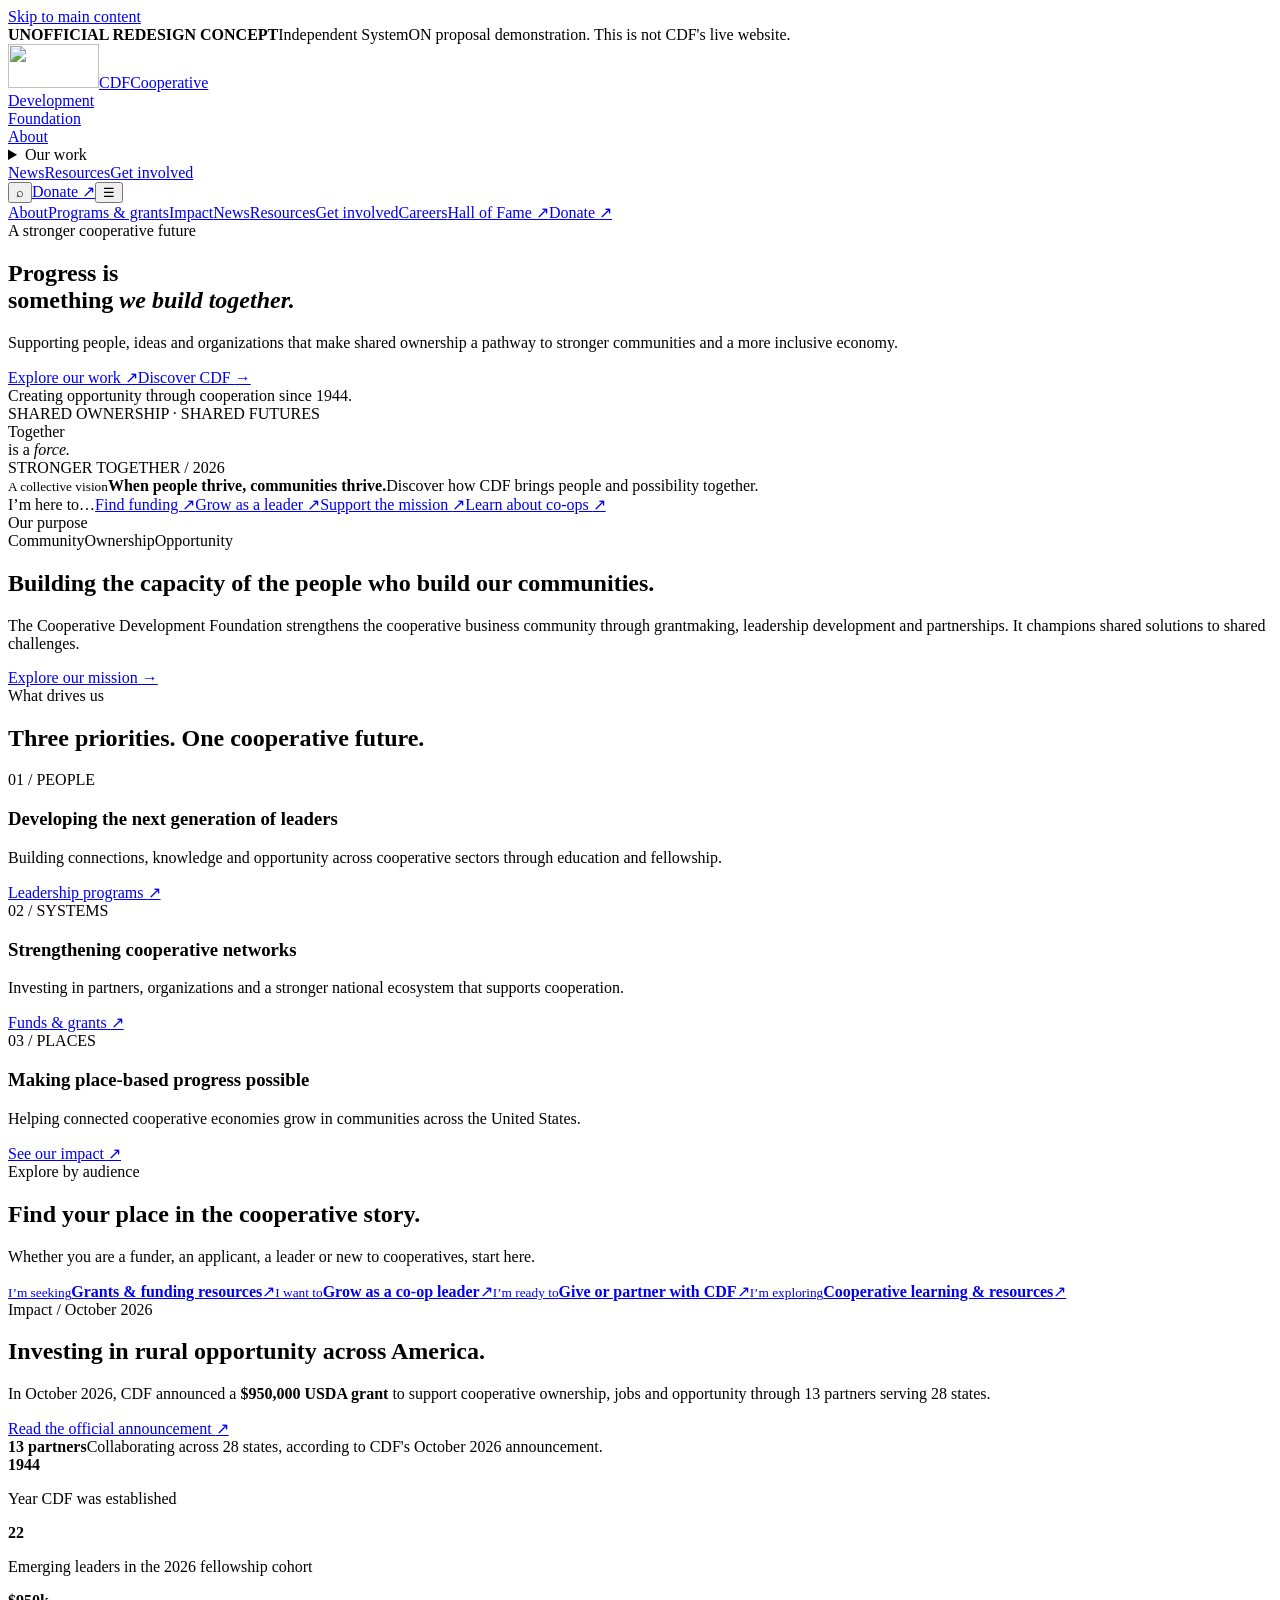
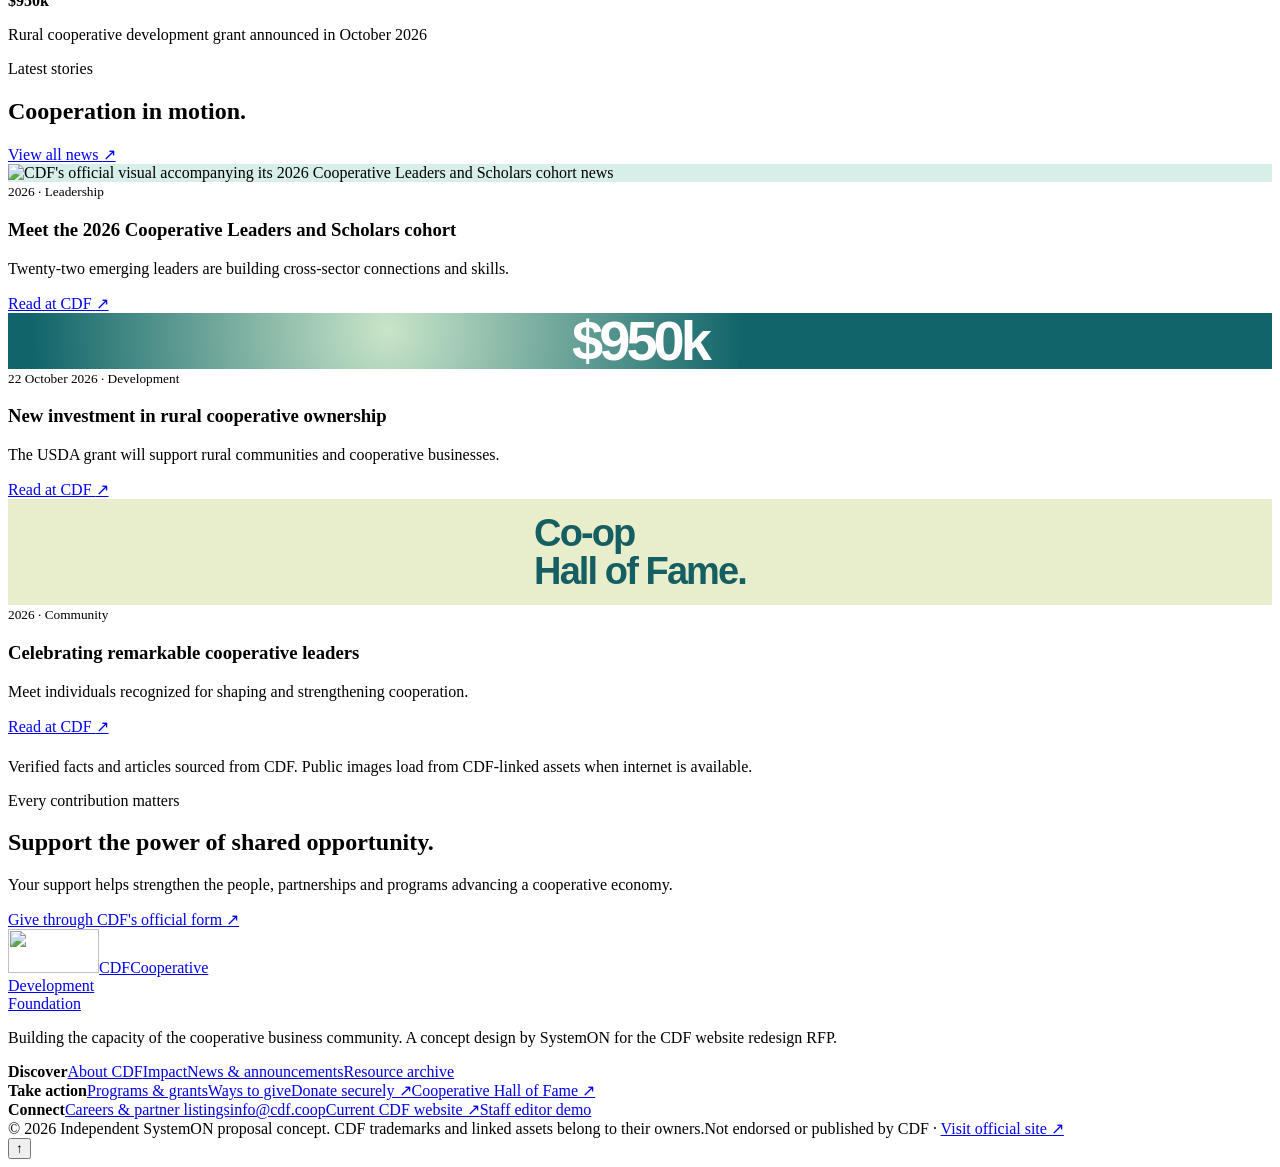
==== index.html @ da8def2f "Add index.html" ====
<!doctype html><html lang="en"><head><meta charset="utf-8"><meta name="viewport" content="width=device-width,initial-scale=1"><meta name="robots" content="noindex,nofollow"><meta name="description" content="Discover the Cooperative Development Foundation, its programs, grantmaking, impact and opportunities to support cooperative communities."><meta name="theme-color" content="#08373a"><title>Home | CDF — SystemON redesign concept</title><link rel="icon" href="assets/favicon.svg" type="image/svg+xml"><link rel="preconnect" href="https://static.wixstatic.com"><link rel="stylesheet" href="styles.css"><script type="application/ld+json">{"@context":"https://schema.org","@type":"CreativeWork","name":"Independent redesign concept for Cooperative Development Foundation","author":{"@type":"Organization","name":"SystemON"},"isBasedOn":"https://www.cdf.coop/","about":"Cooperative Development Foundation","dateCreated":"2026-11-23"}</script></head><body><a class="skip" href="#main">Skip to main content</a><div class="concept-strip"><b>UNOFFICIAL REDESIGN CONCEPT</b>Independent SystemON proposal demonstration. This is not CDF's live website.</div><header class="site-header"><div class="wrap header-inner"><a class="brand" href="index.html" aria-label="CDF proposal concept homepage"><span class="brand-logo-box"><img class="official-cdf-image" alt="" src="https://static.wixstatic.com/media/98a0e1_93214012b62f4d4196f34979f65114a4~mv2.png/v1/fill/w_256,h_110,al_c,q_85,usm_0.66_1.00_0.01,enc_avif,quality_auto/CDF%20logo%202018.png" loading="eager" width="91" height="44"><span class="brand-fallback" aria-hidden="true">CDF</span></span><span class="brand-words">Cooperative<br>Development<br>Foundation</span></a><nav class="nav" aria-label="Primary navigation"><a href="about.html" >About</a><details id="workMenu"><summary aria-label="Open programs and resources menu">Our work</summary><div class="mega"><a href="programs.html"><strong>Programs & initiatives</strong><small>Leadership, housing and home care</small></a><a href="programs.html#grants"><strong>Funds & grants</strong><small>Funding and application pathways</small></a><a href="impact.html"><strong>Impact and stories</strong><small>Real outcomes and community progress</small></a><a href="https://www.heroes.coop/" target="_blank" rel="noopener noreferrer"><strong>Cooperative Hall of Fame ↗</strong><small>Existing Heroes website</small></a></div></details><a href="news.html" >News</a><a href="resources.html" >Resources</a><a href="get-involved.html" >Get involved</a></nav><div class="header-actions"><button type="button" id="searchOpen" class="icon-button" title="Search website" aria-label="Search website">⌕</button><a href="https://wl.donorperfect.net/weblink/weblink.aspx?id=189&name=E332248" class="button button-dark" target="_blank" rel="noopener noreferrer">Donate <span aria-hidden="true">↗</span></a><button type="button" data-menu class="icon-button menu-toggle" aria-expanded="false" aria-controls="mobileNav" aria-label="Open navigation">☰</button></div></div><nav class="mobile-nav" id="mobileNav" aria-label="Mobile navigation"><a href="about.html" >About</a><a href="programs.html" >Programs & grants</a><a href="impact.html" >Impact</a><a href="news.html" >News</a><a href="resources.html" >Resources</a><a href="get-involved.html" >Get involved</a><a href="careers.html">Careers</a><a href="https://www.heroes.coop/" target="_blank" rel="noopener noreferrer">Hall of Fame ↗</a><a href="https://wl.donorperfect.net/weblink/weblink.aspx?id=189&name=E332248" target="_blank" rel="noopener noreferrer">Donate ↗</a></nav></header><main id="main"><section class="hero"><div class="wrap hero-grid"><div class="hero-copy"><span class="eyebrow ">A stronger cooperative future</span><h1>Progress is<br>something <em>we build together.</em></h1><p>Supporting people, ideas and organizations that make shared ownership a pathway to stronger communities and a more inclusive economy.</p><div class="hero-actions"><a class="button button-dark" href="programs.html">Explore our work <span aria-hidden="true">↗</span></a><a class="button button-outline" href="about.html">Discover CDF <span aria-hidden="true">→</span></a></div><div class="hero-credit"><span class="line"></span>Creating opportunity through cooperation since 1944.</div></div><div class="hero-visual" role="img" aria-label="Original abstract composition of intersecting shapes, representing shared ownership and cooperation"><span class="hero-mini">SHARED OWNERSHIP · SHARED FUTURES</span><div class="hero-bigword">Together<br>is a <em>force.</em></div><div class="orbit"></div><div class="orbit"></div><div class="orbit"></div><div class="hero-keyline">STRONGER TOGETHER / 2026</div><div class="hero-glass glass"><small>A collective vision</small><strong>When people thrive, communities thrive.</strong><span>Discover how CDF brings people and possibility together.</span></div></div></div></section>
<div class="quick-path"><div class="wrap quick-path-inner"><span class="quick-path-label">I’m here to…</span><a href="programs.html#grants">Find funding <span aria-hidden="true">↗</span></a><a href="programs.html#programs">Grow as a leader <span aria-hidden="true">↗</span></a><a href="get-involved.html">Support the mission <span aria-hidden="true">↗</span></a><a href="resources.html">Learn about co-ops <span aria-hidden="true">↗</span></a></div></div>
<section class="section section-white"><div class="wrap purpose-grid"><div><span class="eyebrow ">Our purpose</span><div><span class="pill">Community</span><span class="pill">Ownership</span><span class="pill">Opportunity</span></div></div><div class="reveal"><h2>Building the capacity of the people who build our communities.</h2><p>The Cooperative Development Foundation strengthens the cooperative business community through grantmaking, leadership development and partnerships. It champions shared solutions to shared challenges.</p><a class="text-link" href="about.html">Explore our mission <span aria-hidden="true">→</span></a></div></div></section>
<section class="section section-sage"><div class="wrap"><div class="section-heading"><div><span class="eyebrow ">What drives us</span><h2>Three priorities. One cooperative future.</h2></div></div><div class="priority-grid"><article class="priority-card reveal"><span class="priority-number">01 / PEOPLE</span><h3>Developing the next generation of leaders</h3><p>Building connections, knowledge and opportunity across cooperative sectors through education and fellowship.</p><a class="text-link" href="programs.html#programs">Leadership programs <span aria-hidden="true">↗</span></a></article><article class="priority-card reveal"><span class="priority-number">02 / SYSTEMS</span><h3>Strengthening cooperative networks</h3><p>Investing in partners, organizations and a stronger national ecosystem that supports cooperation.</p><a class="text-link" href="programs.html#grants">Funds & grants <span aria-hidden="true">↗</span></a></article><article class="priority-card reveal"><span class="priority-number">03 / PLACES</span><h3>Making place-based progress possible</h3><p>Helping connected cooperative economies grow in communities across the United States.</p><a class="text-link" href="impact.html">See our impact <span aria-hidden="true">↗</span></a></article></div></div></section>
<section class="section audience-shell"><div class="wrap"><div class="section-heading"><div><span class="eyebrow ">Explore by audience</span><h2>Find your place in the cooperative story.</h2></div><p>Whether you are a funder, an applicant, a leader or new to cooperatives, start here.</p></div><div class="audience-grid"><a href="programs.html#grants" class="audience-card"><small>I’m seeking</small><strong>Grants &amp; funding resources</strong><span class="path-arrow" aria-hidden="true">↗</span></a><a href="programs.html#programs" class="audience-card"><small>I want to</small><strong>Grow as a co-op leader</strong><span class="path-arrow" aria-hidden="true">↗</span></a><a href="get-involved.html" class="audience-card"><small>I’m ready to</small><strong>Give or partner with CDF</strong><span class="path-arrow" aria-hidden="true">↗</span></a><a href="resources.html" class="audience-card"><small>I’m exploring</small><strong>Cooperative learning &amp; resources</strong><span class="path-arrow" aria-hidden="true">↗</span></a></div></div></section>
<section class="spotlight-split"><div class="spotlight-copy"><span class="eyebrow ">Impact / October 2026</span><h2>Investing in rural opportunity across America.</h2><p>In October 2026, CDF announced a <strong>$950,000 USDA grant</strong> to support cooperative ownership, jobs and opportunity through 13 partners serving 28 states.</p><a class="text-link" href="https://www.cdf.coop/post/cooperative-development-foundation-awarded-950-000-usda-grant-to-expand-rural-co-op-ownership-jobs" target="_blank" rel="noopener noreferrer">Read the official announcement <span aria-hidden="true">↗</span></a></div><div class="spotlight-visual" aria-label="Original interlocking-ring motif inspired by cooperation"><div class="spotlight-stat glass"><strong>13 partners</strong><span>Collaborating across 28 states, according to CDF's October 2026 announcement.</span></div></div></section>
<div class="stats-strip"><div class="wrap stats-grid"><div class="stat-item"><strong>1944</strong><p>Year CDF was established</p></div><div class="stat-item"><strong>22</strong><p>Emerging leaders in the 2026 fellowship cohort</p></div><div class="stat-item"><strong>$950k</strong><p>Rural cooperative development grant announced in October 2026</p></div></div></div>
<section class="section section-white"><div class="wrap"><div class="section-heading"><div><span class="eyebrow ">Latest stories</span><h2>Cooperation in motion.</h2></div><a href="news.html" class="text-link">View all news <span aria-hidden="true">↗</span></a></div><div class="story-grid"><article class="news-card reveal"><div class="news-card-image" style="background:#d8eee8"><img loading="lazy" src="https://static.wixstatic.com/media/98a0e1_fe154e0fd7aa4b67af693e6370af73a9~mv2.png/v1/fill/w_980,h_552,al_c,q_90,usm_0.66_1.00_0.01,enc_avif,quality_auto/98a0e1_fe154e0fd7aa4b67af693e6370af73a9~mv2.png" alt="CDF's official visual accompanying its 2026 Cooperative Leaders and Scholars cohort news" width="980" height="552"></div><div class="news-card-body"><small>2026 · Leadership</small><h3>Meet the 2026 Cooperative Leaders and Scholars cohort</h3><p>Twenty-two emerging leaders are building cross-sector connections and skills.</p><a class="text-link" href="https://www.cdf.coop/post/cdf-welcomes-the-2026-cooperative-leaders-and-scholars-cohort" target="_blank" rel="noopener noreferrer">Read at CDF <span aria-hidden="true">↗</span></a></div></article><article class="news-card reveal"><div class="news-card-image" style="background:radial-gradient(circle at 30% 30%,#c9e5c9 0,transparent 40%),#11656a;display:grid;place-items:center;color:white"><span style="font:800 56px/1 Manrope,sans-serif;letter-spacing:-.07em">$950k</span></div><div class="news-card-body"><small>22 October 2026 · Development</small><h3>New investment in rural cooperative ownership</h3><p>The USDA grant will support rural communities and cooperative businesses.</p><a class="text-link" href="https://www.cdf.coop/post/cooperative-development-foundation-awarded-950-000-usda-grant-to-expand-rural-co-op-ownership-jobs" target="_blank" rel="noopener noreferrer">Read at CDF <span aria-hidden="true">↗</span></a></div></article><article class="news-card reveal"><div class="news-card-image" style="display:grid;place-items:center;background:#e8eecb"><span style="font:800 38px/1 Manrope,sans-serif;color:#155f62;letter-spacing:-.05em;padding:15px">Co-op<br>Hall of Fame.</span></div><div class="news-card-body"><small>2026 · Community</small><h3>Celebrating remarkable cooperative leaders</h3><p>Meet individuals recognized for shaping and strengthening cooperation.</p><a class="text-link" href="https://www.cdf.coop/post/announcing-the-2026-cooperative-hall-of-fame-inductees" target="_blank" rel="noopener noreferrer">Read at CDF <span aria-hidden="true">↗</span></a></div></article></div><p class="micro" style="margin-top:22px">Verified facts and articles sourced from CDF. Public images load from CDF-linked assets when internet is available.</p></div></section>
<section class="section section-cream"><div class="wrap"><div class="support-panel"><div><span class="eyebrow eyebrow-light">Every contribution matters</span><h2>Support the power of shared opportunity.</h2><p>Your support helps strengthen the people, partnerships and programs advancing a cooperative economy.</p></div><a class="button button-light" href="https://wl.donorperfect.net/weblink/weblink.aspx?id=189&name=E332248" target="_blank" rel="noopener noreferrer">Give through CDF's official form <span aria-hidden="true">↗</span></a></div></div></section></main><footer class="site-footer"><div class="wrap"><div class="footer-grid"><div><a class="brand" href="index.html" aria-label="CDF proposal concept homepage"><span class="brand-logo-box"><img class="official-cdf-image" alt="" src="https://static.wixstatic.com/media/98a0e1_93214012b62f4d4196f34979f65114a4~mv2.png/v1/fill/w_256,h_110,al_c,q_85,usm_0.66_1.00_0.01,enc_avif,quality_auto/CDF%20logo%202018.png" loading="eager" width="91" height="44"><span class="brand-fallback" aria-hidden="true">CDF</span></span><span class="brand-words">Cooperative<br>Development<br>Foundation</span></a><p>Building the capacity of the cooperative business community. A concept design by SystemON for the CDF website redesign RFP.</p></div><div class="footer-col"><strong>Discover</strong><a href="about.html">About CDF</a><a href="impact.html">Impact</a><a href="news.html">News & announcements</a><a href="resources.html">Resource archive</a></div><div class="footer-col"><strong>Take action</strong><a href="programs.html">Programs & grants</a><a href="get-involved.html">Ways to give</a><a href="https://wl.donorperfect.net/weblink/weblink.aspx?id=189&name=E332248" target="_blank" rel="noopener noreferrer">Donate securely ↗</a><a href="https://www.heroes.coop/" target="_blank" rel="noopener noreferrer">Cooperative Hall of Fame ↗</a></div><div class="footer-col"><strong>Connect</strong><a href="careers.html">Careers & partner listings</a><a href="mailto:info@cdf.coop">info@cdf.coop</a><a href="https://www.cdf.coop/" target="_blank" rel="noopener noreferrer">Current CDF website ↗</a><a href="editor-demo.html">Staff editor demo</a></div></div><div class="footer-bottom"><span>© 2026 Independent SystemON proposal concept. CDF trademarks and linked assets belong to their owners.</span><span>Not endorsed or published by CDF · <a href="https://www.cdf.coop/" target="_blank" rel="noopener noreferrer">Visit official site ↗</a></span></div></div></footer><dialog id="searchDialog" class="search-dialog" aria-labelledby="searchTitle"><div class="search-shell"><div class="search-top"><h2 id="searchTitle">Search this concept</h2><button type="button" id="searchClose" class="icon-button" aria-label="Close search">×</button></div><label class="micro" for="siteSearch">Find pages, programs, funds, and resources</label><input type="search" id="siteSearch" class="search-box" placeholder="Try 'education', 'grant', 'donate'..."><ul class="search-results" id="searchResults"></ul><div class="search-summary" id="searchSummary" aria-live="polite"></div></div></dialog><button class="back-top" id="backTop" aria-label="Back to top">↑</button><script src="app.js" defer></script></body></html>
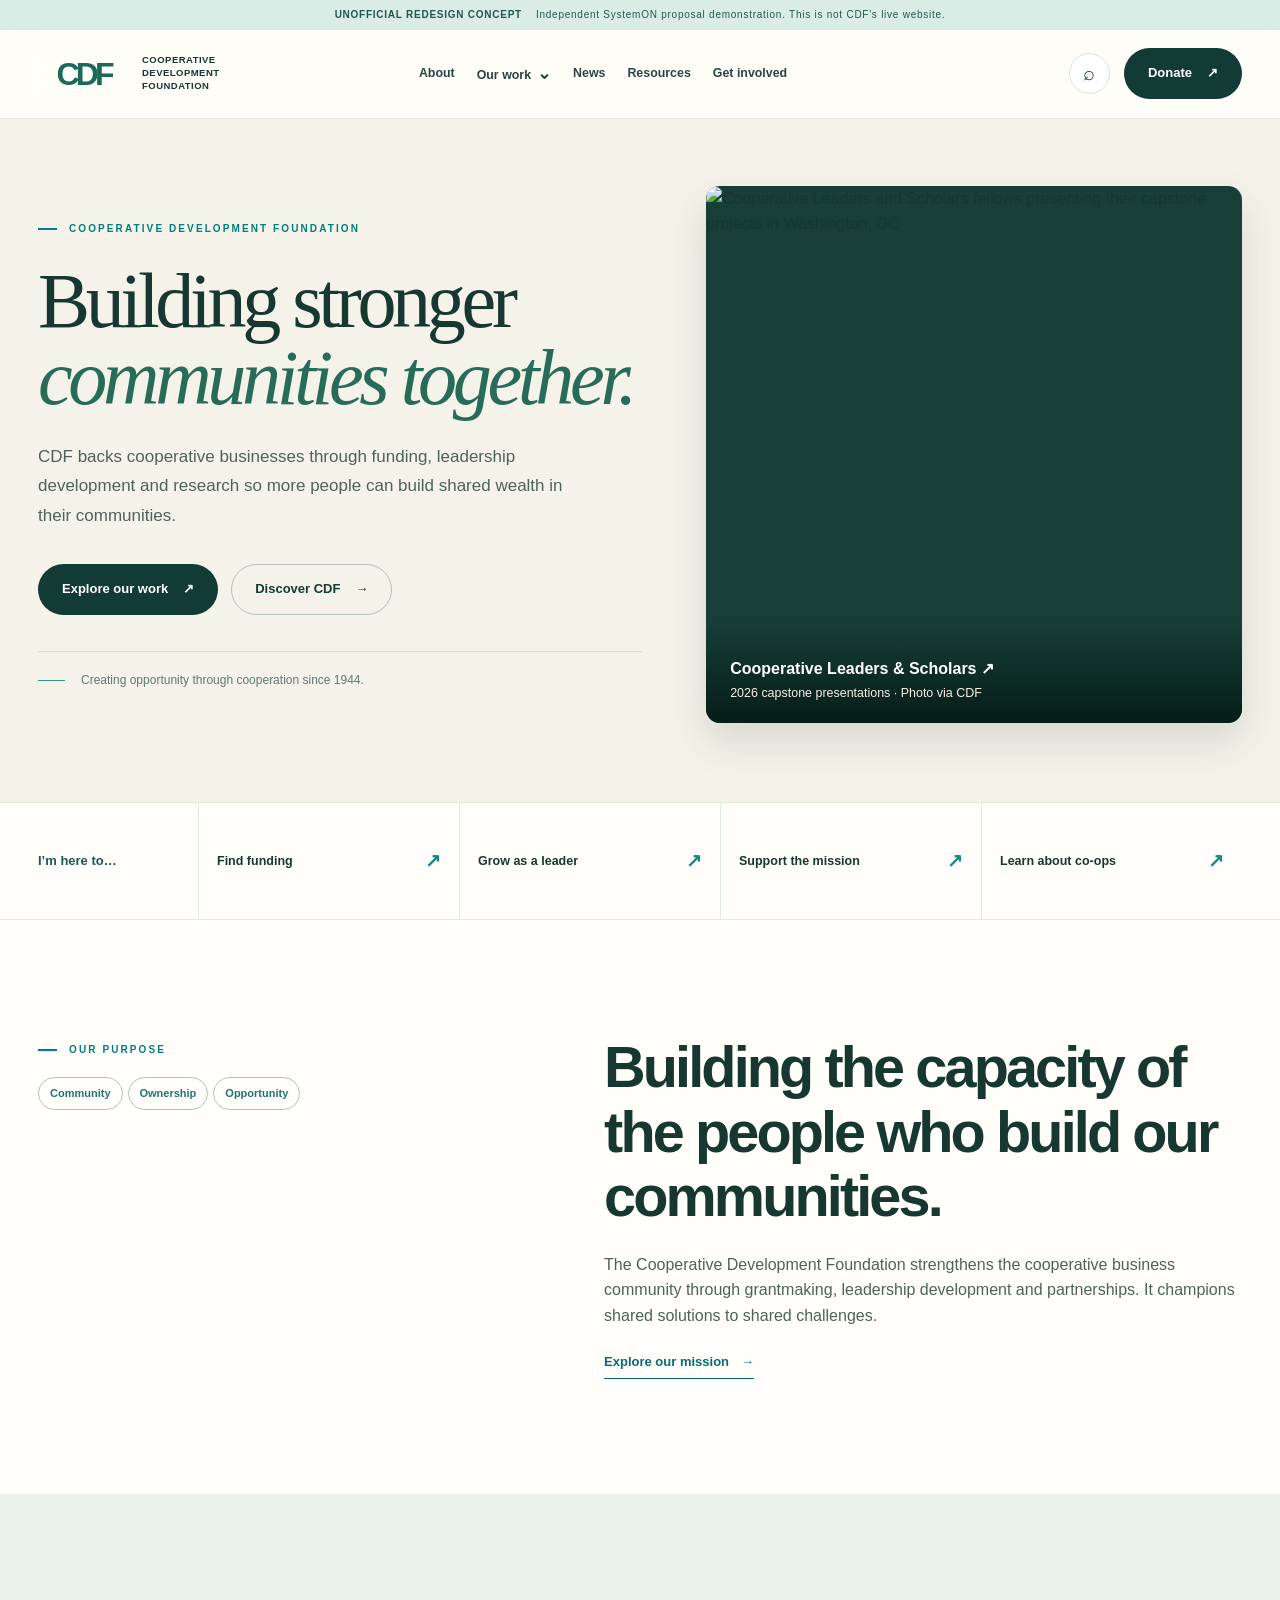
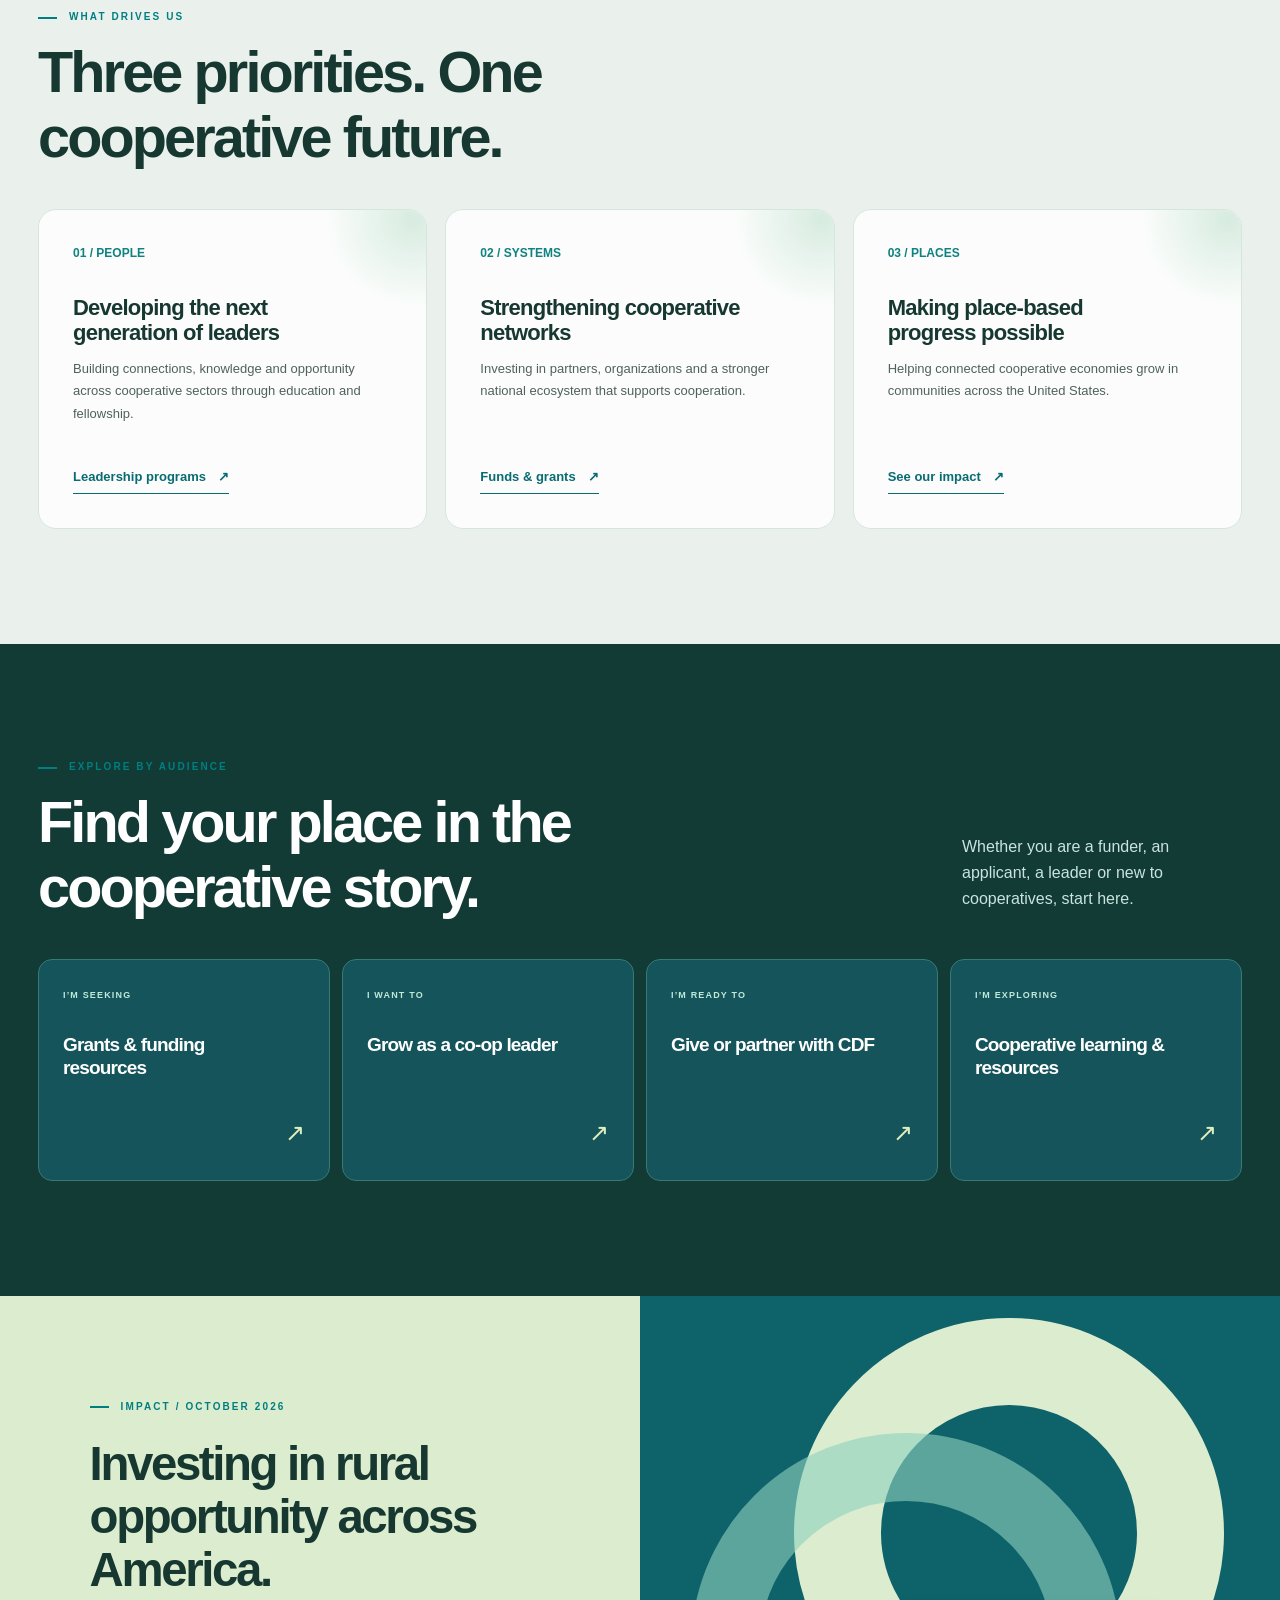
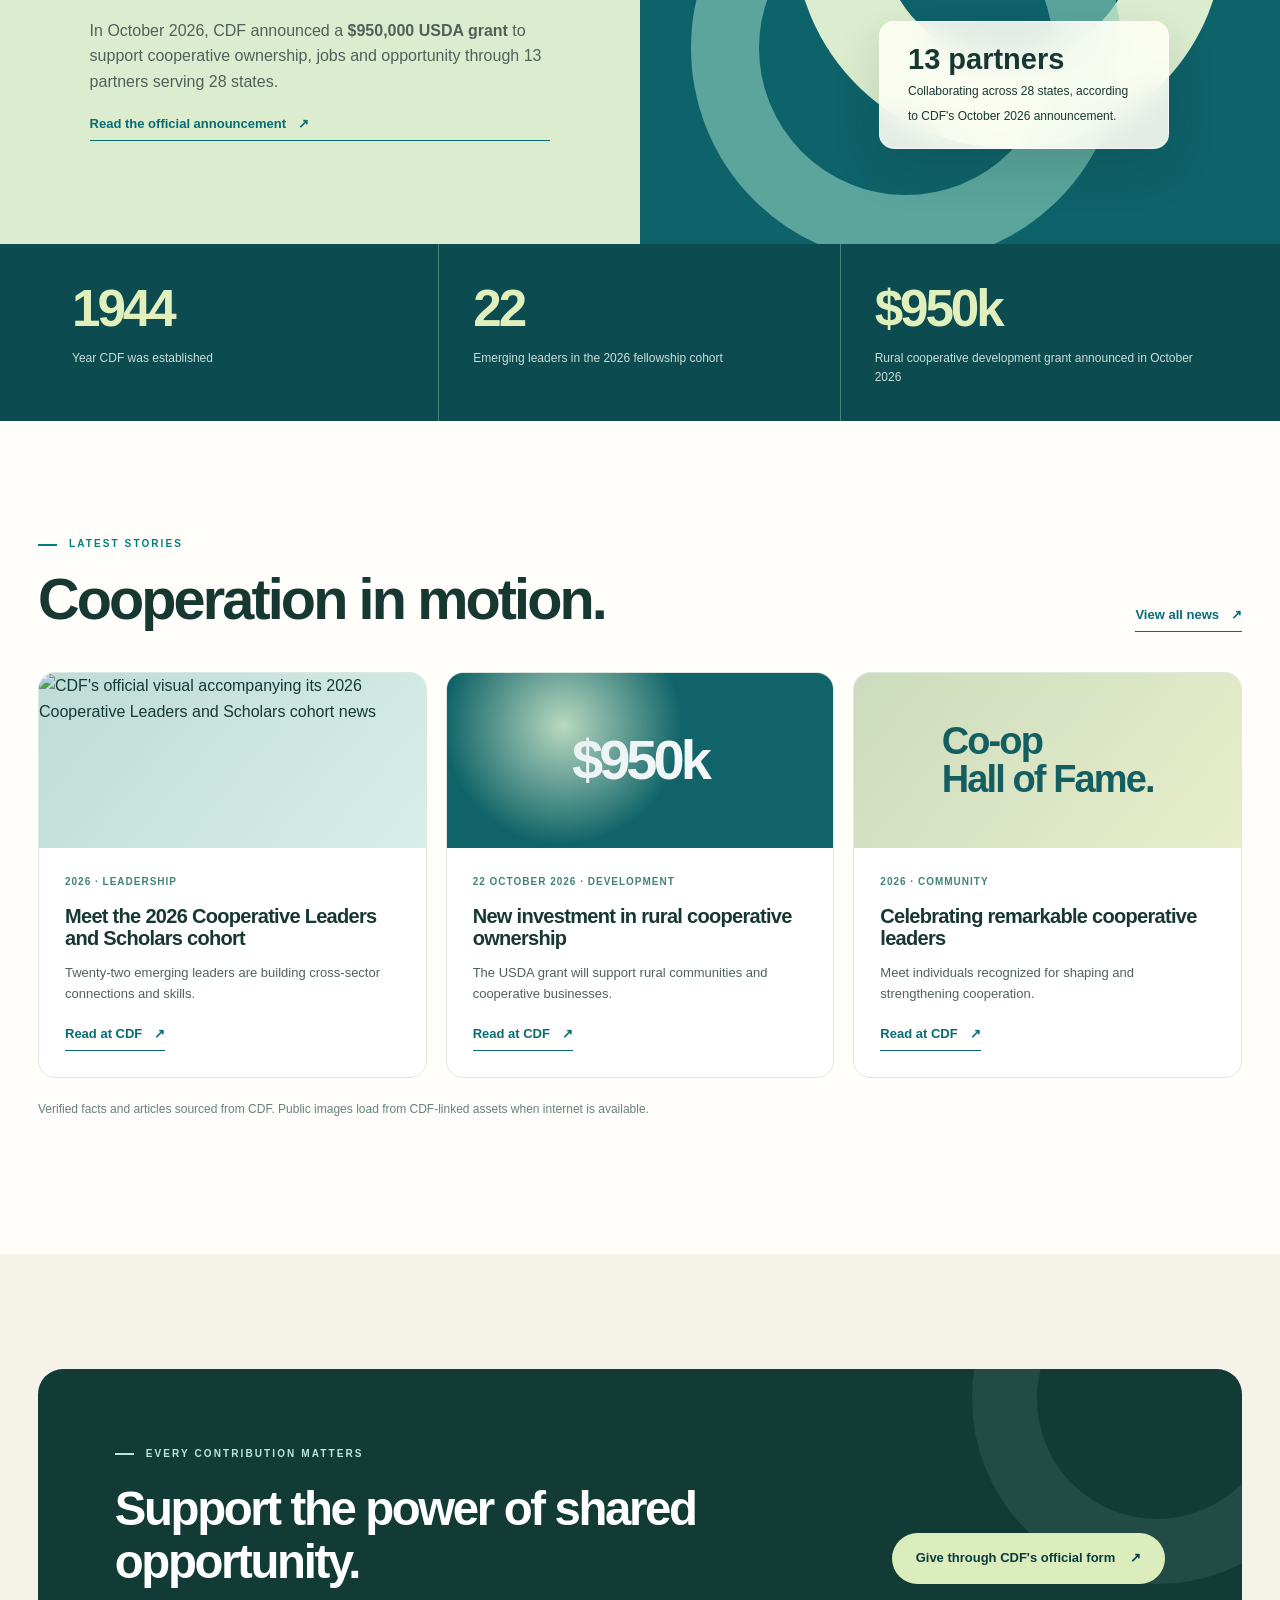
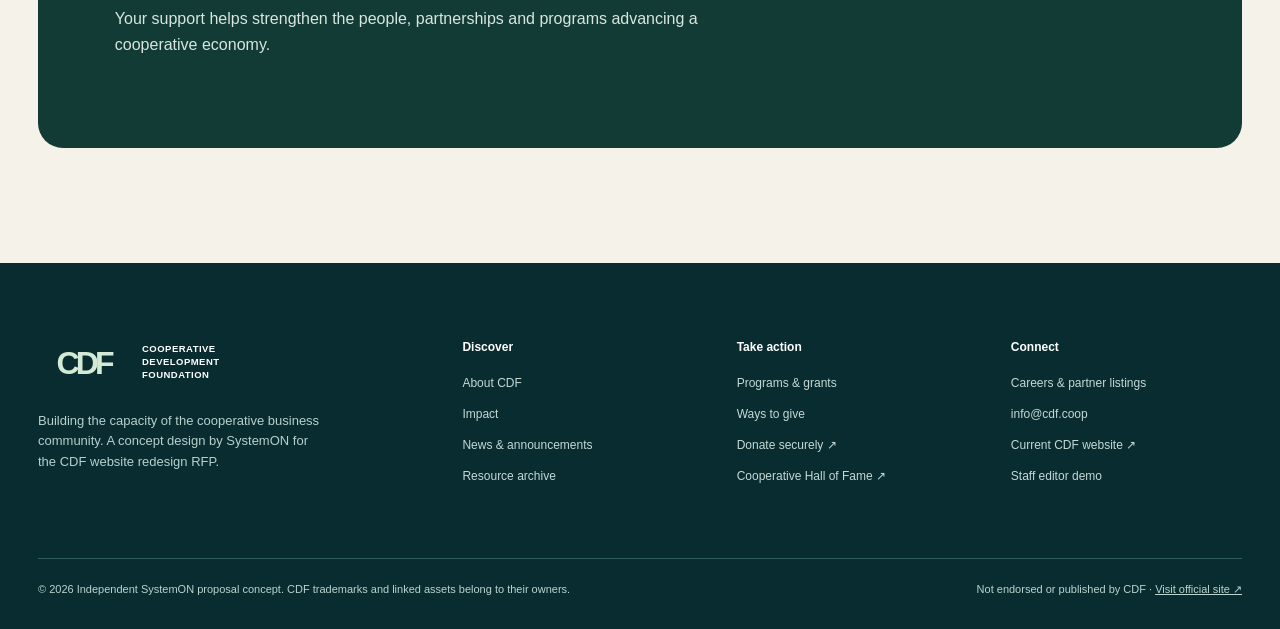
==== commit 6e203a22: "Refine CDF preview index.html" ====
--- a/index.html
+++ b/index.html
@@ -1,4 +1,4 @@
-<!doctype html><html lang="en"><head><meta charset="utf-8"><meta name="viewport" content="width=device-width,initial-scale=1"><meta name="robots" content="noindex,nofollow"><meta name="description" content="Discover the Cooperative Development Foundation, its programs, grantmaking, impact and opportunities to support cooperative communities."><meta name="theme-color" content="#08373a"><title>Home | CDF — SystemON redesign concept</title><link rel="icon" href="assets/favicon.svg" type="image/svg+xml"><link rel="preconnect" href="https://static.wixstatic.com"><link rel="stylesheet" href="styles.css"><script type="application/ld+json">{"@context":"https://schema.org","@type":"CreativeWork","name":"Independent redesign concept for Cooperative Development Foundation","author":{"@type":"Organization","name":"SystemON"},"isBasedOn":"https://www.cdf.coop/","about":"Cooperative Development Foundation","dateCreated":"2026-11-23"}</script></head><body><a class="skip" href="#main">Skip to main content</a><div class="concept-strip"><b>UNOFFICIAL REDESIGN CONCEPT</b>Independent SystemON proposal demonstration. This is not CDF's live website.</div><header class="site-header"><div class="wrap header-inner"><a class="brand" href="index.html" aria-label="CDF proposal concept homepage"><span class="brand-logo-box"><img class="official-cdf-image" alt="" src="https://static.wixstatic.com/media/98a0e1_93214012b62f4d4196f34979f65114a4~mv2.png/v1/fill/w_256,h_110,al_c,q_85,usm_0.66_1.00_0.01,enc_avif,quality_auto/CDF%20logo%202018.png" loading="eager" width="91" height="44"><span class="brand-fallback" aria-hidden="true">CDF</span></span><span class="brand-words">Cooperative<br>Development<br>Foundation</span></a><nav class="nav" aria-label="Primary navigation"><a href="about.html" >About</a><details id="workMenu"><summary aria-label="Open programs and resources menu">Our work</summary><div class="mega"><a href="programs.html"><strong>Programs & initiatives</strong><small>Leadership, housing and home care</small></a><a href="programs.html#grants"><strong>Funds & grants</strong><small>Funding and application pathways</small></a><a href="impact.html"><strong>Impact and stories</strong><small>Real outcomes and community progress</small></a><a href="https://www.heroes.coop/" target="_blank" rel="noopener noreferrer"><strong>Cooperative Hall of Fame ↗</strong><small>Existing Heroes website</small></a></div></details><a href="news.html" >News</a><a href="resources.html" >Resources</a><a href="get-involved.html" >Get involved</a></nav><div class="header-actions"><button type="button" id="searchOpen" class="icon-button" title="Search website" aria-label="Search website">⌕</button><a href="https://wl.donorperfect.net/weblink/weblink.aspx?id=189&name=E332248" class="button button-dark" target="_blank" rel="noopener noreferrer">Donate <span aria-hidden="true">↗</span></a><button type="button" data-menu class="icon-button menu-toggle" aria-expanded="false" aria-controls="mobileNav" aria-label="Open navigation">☰</button></div></div><nav class="mobile-nav" id="mobileNav" aria-label="Mobile navigation"><a href="about.html" >About</a><a href="programs.html" >Programs & grants</a><a href="impact.html" >Impact</a><a href="news.html" >News</a><a href="resources.html" >Resources</a><a href="get-involved.html" >Get involved</a><a href="careers.html">Careers</a><a href="https://www.heroes.coop/" target="_blank" rel="noopener noreferrer">Hall of Fame ↗</a><a href="https://wl.donorperfect.net/weblink/weblink.aspx?id=189&name=E332248" target="_blank" rel="noopener noreferrer">Donate ↗</a></nav></header><main id="main"><section class="hero"><div class="wrap hero-grid"><div class="hero-copy"><span class="eyebrow ">A stronger cooperative future</span><h1>Progress is<br>something <em>we build together.</em></h1><p>Supporting people, ideas and organizations that make shared ownership a pathway to stronger communities and a more inclusive economy.</p><div class="hero-actions"><a class="button button-dark" href="programs.html">Explore our work <span aria-hidden="true">↗</span></a><a class="button button-outline" href="about.html">Discover CDF <span aria-hidden="true">→</span></a></div><div class="hero-credit"><span class="line"></span>Creating opportunity through cooperation since 1944.</div></div><div class="hero-visual" role="img" aria-label="Original abstract composition of intersecting shapes, representing shared ownership and cooperation"><span class="hero-mini">SHARED OWNERSHIP · SHARED FUTURES</span><div class="hero-bigword">Together<br>is a <em>force.</em></div><div class="orbit"></div><div class="orbit"></div><div class="orbit"></div><div class="hero-keyline">STRONGER TOGETHER / 2026</div><div class="hero-glass glass"><small>A collective vision</small><strong>When people thrive, communities thrive.</strong><span>Discover how CDF brings people and possibility together.</span></div></div></div></section>
+<!doctype html><html lang="en"><head><meta charset="utf-8"><meta name="viewport" content="width=device-width,initial-scale=1"><meta name="robots" content="noindex,nofollow"><meta name="description" content="Discover the Cooperative Development Foundation, its programs, grantmaking, impact and opportunities to support cooperative communities."><meta name="theme-color" content="#08373a"><title>Home | CDF — SystemON redesign concept</title><link rel="icon" href="assets/favicon.svg" type="image/svg+xml"><link rel="preconnect" href="https://static.wixstatic.com"><link rel="stylesheet" href="styles.css?v=4"><script type="application/ld+json">{"@context":"https://schema.org","@type":"CreativeWork","name":"Independent redesign concept for Cooperative Development Foundation","author":{"@type":"Organization","name":"SystemON"},"isBasedOn":"https://www.cdf.coop/","about":"Cooperative Development Foundation","dateCreated":"2026-11-23"}</script></head><body><a class="skip" href="#main">Skip to main content</a><div class="concept-strip"><b>UNOFFICIAL REDESIGN CONCEPT</b>Independent SystemON proposal demonstration. This is not CDF's live website.</div><header class="site-header"><div class="wrap header-inner"><a class="brand" href="index.html" aria-label="CDF proposal concept homepage"><span class="brand-logo-box"><img class="official-cdf-image" alt="" src="https://static.wixstatic.com/media/98a0e1_93214012b62f4d4196f34979f65114a4~mv2.png/v1/fill/w_256,h_110,al_c,q_85,usm_0.66_1.00_0.01,enc_avif,quality_auto/CDF%20logo%202018.png" loading="eager" width="91" height="44"><span class="brand-fallback" aria-hidden="true">CDF</span></span><span class="brand-words">Cooperative<br>Development<br>Foundation</span></a><nav class="nav" aria-label="Primary navigation"><a href="about.html" >About</a><details id="workMenu"><summary aria-label="Open programs and resources menu">Our work</summary><div class="mega"><a href="programs.html"><strong>Programs & initiatives</strong><small>Leadership, housing and home care</small></a><a href="programs.html#grants"><strong>Funds & grants</strong><small>Funding and application pathways</small></a><a href="impact.html"><strong>Impact and stories</strong><small>Real outcomes and community progress</small></a><a href="https://www.heroes.coop/" target="_blank" rel="noopener noreferrer"><strong>Cooperative Hall of Fame ↗</strong><small>Existing Heroes website</small></a></div></details><a href="news.html" >News</a><a href="resources.html" >Resources</a><a href="get-involved.html" >Get involved</a></nav><div class="header-actions"><button type="button" id="searchOpen" class="icon-button" title="Search website" aria-label="Search website">⌕</button><a href="https://wl.donorperfect.net/weblink/weblink.aspx?id=189&name=E332248" class="button button-dark" target="_blank" rel="noopener noreferrer">Donate <span aria-hidden="true">↗</span></a><button type="button" data-menu class="icon-button menu-toggle" aria-expanded="false" aria-controls="mobileNav" aria-label="Open navigation">☰</button></div></div><nav class="mobile-nav" id="mobileNav" aria-label="Mobile navigation"><a href="about.html" >About</a><a href="programs.html" >Programs & grants</a><a href="impact.html" >Impact</a><a href="news.html" >News</a><a href="resources.html" >Resources</a><a href="get-involved.html" >Get involved</a><a href="careers.html">Careers</a><a href="https://www.heroes.coop/" target="_blank" rel="noopener noreferrer">Hall of Fame ↗</a><a href="https://wl.donorperfect.net/weblink/weblink.aspx?id=189&name=E332248" target="_blank" rel="noopener noreferrer">Donate ↗</a></nav></header><main id="main"><section class="hero"><div class="wrap hero-grid"><div class="hero-copy"><span class="eyebrow">Cooperative Development Foundation</span><h1>Building stronger <em>communities together.</em></h1><p>CDF backs cooperative businesses through funding, leadership development and research so more people can build shared wealth in their communities.</p><div class="hero-actions"><a class="button button-dark" href="programs.html">Explore our work <span aria-hidden="true">↗</span></a><a class="button button-outline" href="about.html">Discover CDF <span aria-hidden="true">→</span></a></div><div class="hero-credit"><span class="line"></span>Creating opportunity through cooperation since 1944.</div></div><figure class="hero-visual hero-photo"><img src="https://static.wixstatic.com/media/98a0e1_9bda3d128e584cf5973a6a1a24b23680~mv2.jpeg/v1/fill/w_1050,h_880,al_c,q_85/cdf-fellows.jpeg" width="1050" height="880" alt="Cooperative Leaders and Scholars fellows presenting their capstone projects in Washington, DC" fetchpriority="high"><figcaption><a href="https://www.cdf.coop/post/building-the-cooperative-economy-insights-from-the-next-generation-of-leaders">Cooperative Leaders &amp; Scholars <span aria-hidden="true">↗</span></a><span>2026 capstone presentations · Photo via CDF</span></figcaption></figure></div></section>
 <div class="quick-path"><div class="wrap quick-path-inner"><span class="quick-path-label">I’m here to…</span><a href="programs.html#grants">Find funding <span aria-hidden="true">↗</span></a><a href="programs.html#programs">Grow as a leader <span aria-hidden="true">↗</span></a><a href="get-involved.html">Support the mission <span aria-hidden="true">↗</span></a><a href="resources.html">Learn about co-ops <span aria-hidden="true">↗</span></a></div></div>
 <section class="section section-white"><div class="wrap purpose-grid"><div><span class="eyebrow ">Our purpose</span><div><span class="pill">Community</span><span class="pill">Ownership</span><span class="pill">Opportunity</span></div></div><div class="reveal"><h2>Building the capacity of the people who build our communities.</h2><p>The Cooperative Development Foundation strengthens the cooperative business community through grantmaking, leadership development and partnerships. It champions shared solutions to shared challenges.</p><a class="text-link" href="about.html">Explore our mission <span aria-hidden="true">→</span></a></div></div></section>
 <section class="section section-sage"><div class="wrap"><div class="section-heading"><div><span class="eyebrow ">What drives us</span><h2>Three priorities. One cooperative future.</h2></div></div><div class="priority-grid"><article class="priority-card reveal"><span class="priority-number">01 / PEOPLE</span><h3>Developing the next generation of leaders</h3><p>Building connections, knowledge and opportunity across cooperative sectors through education and fellowship.</p><a class="text-link" href="programs.html#programs">Leadership programs <span aria-hidden="true">↗</span></a></article><article class="priority-card reveal"><span class="priority-number">02 / SYSTEMS</span><h3>Strengthening cooperative networks</h3><p>Investing in partners, organizations and a stronger national ecosystem that supports cooperation.</p><a class="text-link" href="programs.html#grants">Funds & grants <span aria-hidden="true">↗</span></a></article><article class="priority-card reveal"><span class="priority-number">03 / PLACES</span><h3>Making place-based progress possible</h3><p>Helping connected cooperative economies grow in communities across the United States.</p><a class="text-link" href="impact.html">See our impact <span aria-hidden="true">↗</span></a></article></div></div></section>
@@ -6,4 +6,4 @@
 <section class="spotlight-split"><div class="spotlight-copy"><span class="eyebrow ">Impact / October 2026</span><h2>Investing in rural opportunity across America.</h2><p>In October 2026, CDF announced a <strong>$950,000 USDA grant</strong> to support cooperative ownership, jobs and opportunity through 13 partners serving 28 states.</p><a class="text-link" href="https://www.cdf.coop/post/cooperative-development-foundation-awarded-950-000-usda-grant-to-expand-rural-co-op-ownership-jobs" target="_blank" rel="noopener noreferrer">Read the official announcement <span aria-hidden="true">↗</span></a></div><div class="spotlight-visual" aria-label="Original interlocking-ring motif inspired by cooperation"><div class="spotlight-stat glass"><strong>13 partners</strong><span>Collaborating across 28 states, according to CDF's October 2026 announcement.</span></div></div></section>
 <div class="stats-strip"><div class="wrap stats-grid"><div class="stat-item"><strong>1944</strong><p>Year CDF was established</p></div><div class="stat-item"><strong>22</strong><p>Emerging leaders in the 2026 fellowship cohort</p></div><div class="stat-item"><strong>$950k</strong><p>Rural cooperative development grant announced in October 2026</p></div></div></div>
 <section class="section section-white"><div class="wrap"><div class="section-heading"><div><span class="eyebrow ">Latest stories</span><h2>Cooperation in motion.</h2></div><a href="news.html" class="text-link">View all news <span aria-hidden="true">↗</span></a></div><div class="story-grid"><article class="news-card reveal"><div class="news-card-image" style="background:#d8eee8"><img loading="lazy" src="https://static.wixstatic.com/media/98a0e1_fe154e0fd7aa4b67af693e6370af73a9~mv2.png/v1/fill/w_980,h_552,al_c,q_90,usm_0.66_1.00_0.01,enc_avif,quality_auto/98a0e1_fe154e0fd7aa4b67af693e6370af73a9~mv2.png" alt="CDF's official visual accompanying its 2026 Cooperative Leaders and Scholars cohort news" width="980" height="552"></div><div class="news-card-body"><small>2026 · Leadership</small><h3>Meet the 2026 Cooperative Leaders and Scholars cohort</h3><p>Twenty-two emerging leaders are building cross-sector connections and skills.</p><a class="text-link" href="https://www.cdf.coop/post/cdf-welcomes-the-2026-cooperative-leaders-and-scholars-cohort" target="_blank" rel="noopener noreferrer">Read at CDF <span aria-hidden="true">↗</span></a></div></article><article class="news-card reveal"><div class="news-card-image" style="background:radial-gradient(circle at 30% 30%,#c9e5c9 0,transparent 40%),#11656a;display:grid;place-items:center;color:white"><span style="font:800 56px/1 Manrope,sans-serif;letter-spacing:-.07em">$950k</span></div><div class="news-card-body"><small>22 October 2026 · Development</small><h3>New investment in rural cooperative ownership</h3><p>The USDA grant will support rural communities and cooperative businesses.</p><a class="text-link" href="https://www.cdf.coop/post/cooperative-development-foundation-awarded-950-000-usda-grant-to-expand-rural-co-op-ownership-jobs" target="_blank" rel="noopener noreferrer">Read at CDF <span aria-hidden="true">↗</span></a></div></article><article class="news-card reveal"><div class="news-card-image" style="display:grid;place-items:center;background:#e8eecb"><span style="font:800 38px/1 Manrope,sans-serif;color:#155f62;letter-spacing:-.05em;padding:15px">Co-op<br>Hall of Fame.</span></div><div class="news-card-body"><small>2026 · Community</small><h3>Celebrating remarkable cooperative leaders</h3><p>Meet individuals recognized for shaping and strengthening cooperation.</p><a class="text-link" href="https://www.cdf.coop/post/announcing-the-2026-cooperative-hall-of-fame-inductees" target="_blank" rel="noopener noreferrer">Read at CDF <span aria-hidden="true">↗</span></a></div></article></div><p class="micro" style="margin-top:22px">Verified facts and articles sourced from CDF. Public images load from CDF-linked assets when internet is available.</p></div></section>
-<section class="section section-cream"><div class="wrap"><div class="support-panel"><div><span class="eyebrow eyebrow-light">Every contribution matters</span><h2>Support the power of shared opportunity.</h2><p>Your support helps strengthen the people, partnerships and programs advancing a cooperative economy.</p></div><a class="button button-light" href="https://wl.donorperfect.net/weblink/weblink.aspx?id=189&name=E332248" target="_blank" rel="noopener noreferrer">Give through CDF's official form <span aria-hidden="true">↗</span></a></div></div></section></main><footer class="site-footer"><div class="wrap"><div class="footer-grid"><div><a class="brand" href="index.html" aria-label="CDF proposal concept homepage"><span class="brand-logo-box"><img class="official-cdf-image" alt="" src="https://static.wixstatic.com/media/98a0e1_93214012b62f4d4196f34979f65114a4~mv2.png/v1/fill/w_256,h_110,al_c,q_85,usm_0.66_1.00_0.01,enc_avif,quality_auto/CDF%20logo%202018.png" loading="eager" width="91" height="44"><span class="brand-fallback" aria-hidden="true">CDF</span></span><span class="brand-words">Cooperative<br>Development<br>Foundation</span></a><p>Building the capacity of the cooperative business community. A concept design by SystemON for the CDF website redesign RFP.</p></div><div class="footer-col"><strong>Discover</strong><a href="about.html">About CDF</a><a href="impact.html">Impact</a><a href="news.html">News & announcements</a><a href="resources.html">Resource archive</a></div><div class="footer-col"><strong>Take action</strong><a href="programs.html">Programs & grants</a><a href="get-involved.html">Ways to give</a><a href="https://wl.donorperfect.net/weblink/weblink.aspx?id=189&name=E332248" target="_blank" rel="noopener noreferrer">Donate securely ↗</a><a href="https://www.heroes.coop/" target="_blank" rel="noopener noreferrer">Cooperative Hall of Fame ↗</a></div><div class="footer-col"><strong>Connect</strong><a href="careers.html">Careers & partner listings</a><a href="mailto:info@cdf.coop">info@cdf.coop</a><a href="https://www.cdf.coop/" target="_blank" rel="noopener noreferrer">Current CDF website ↗</a><a href="editor-demo.html">Staff editor demo</a></div></div><div class="footer-bottom"><span>© 2026 Independent SystemON proposal concept. CDF trademarks and linked assets belong to their owners.</span><span>Not endorsed or published by CDF · <a href="https://www.cdf.coop/" target="_blank" rel="noopener noreferrer">Visit official site ↗</a></span></div></div></footer><dialog id="searchDialog" class="search-dialog" aria-labelledby="searchTitle"><div class="search-shell"><div class="search-top"><h2 id="searchTitle">Search this concept</h2><button type="button" id="searchClose" class="icon-button" aria-label="Close search">×</button></div><label class="micro" for="siteSearch">Find pages, programs, funds, and resources</label><input type="search" id="siteSearch" class="search-box" placeholder="Try 'education', 'grant', 'donate'..."><ul class="search-results" id="searchResults"></ul><div class="search-summary" id="searchSummary" aria-live="polite"></div></div></dialog><button class="back-top" id="backTop" aria-label="Back to top">↑</button><script src="app.js" defer></script></body></html>+<section class="section section-cream"><div class="wrap"><div class="support-panel"><div><span class="eyebrow eyebrow-light">Every contribution matters</span><h2>Support the power of shared opportunity.</h2><p>Your support helps strengthen the people, partnerships and programs advancing a cooperative economy.</p></div><a class="button button-light" href="https://wl.donorperfect.net/weblink/weblink.aspx?id=189&name=E332248" target="_blank" rel="noopener noreferrer">Give through CDF's official form <span aria-hidden="true">↗</span></a></div></div></section></main><footer class="site-footer"><div class="wrap"><div class="footer-grid"><div><a class="brand" href="index.html" aria-label="CDF proposal concept homepage"><span class="brand-logo-box"><img class="official-cdf-image" alt="" src="https://static.wixstatic.com/media/98a0e1_93214012b62f4d4196f34979f65114a4~mv2.png/v1/fill/w_256,h_110,al_c,q_85,usm_0.66_1.00_0.01,enc_avif,quality_auto/CDF%20logo%202018.png" loading="eager" width="91" height="44"><span class="brand-fallback" aria-hidden="true">CDF</span></span><span class="brand-words">Cooperative<br>Development<br>Foundation</span></a><p>Building the capacity of the cooperative business community. A concept design by SystemON for the CDF website redesign RFP.</p></div><div class="footer-col"><strong>Discover</strong><a href="about.html">About CDF</a><a href="impact.html">Impact</a><a href="news.html">News & announcements</a><a href="resources.html">Resource archive</a></div><div class="footer-col"><strong>Take action</strong><a href="programs.html">Programs & grants</a><a href="get-involved.html">Ways to give</a><a href="https://wl.donorperfect.net/weblink/weblink.aspx?id=189&name=E332248" target="_blank" rel="noopener noreferrer">Donate securely ↗</a><a href="https://www.heroes.coop/" target="_blank" rel="noopener noreferrer">Cooperative Hall of Fame ↗</a></div><div class="footer-col"><strong>Connect</strong><a href="careers.html">Careers & partner listings</a><a href="mailto:info@cdf.coop">info@cdf.coop</a><a href="https://www.cdf.coop/" target="_blank" rel="noopener noreferrer">Current CDF website ↗</a><a href="editor-demo.html">Staff editor demo</a></div></div><div class="footer-bottom"><span>© 2026 Independent SystemON proposal concept. CDF trademarks and linked assets belong to their owners.</span><span>Not endorsed or published by CDF · <a href="https://www.cdf.coop/" target="_blank" rel="noopener noreferrer">Visit official site ↗</a></span></div></div></footer><dialog id="searchDialog" class="search-dialog" aria-labelledby="searchTitle"><div class="search-shell"><div class="search-top"><h2 id="searchTitle">Search this concept</h2><button type="button" id="searchClose" class="icon-button" aria-label="Close search">×</button></div><label class="micro" for="siteSearch">Find pages, programs, funds, and resources</label><input type="search" id="siteSearch" class="search-box" placeholder="Try 'education', 'grant', 'donate'..."><ul class="search-results" id="searchResults"></ul><div class="search-summary" id="searchSummary" aria-live="polite"></div></div></dialog><button class="back-top" id="backTop" aria-label="Back to top">↑</button><script src="app.js?v=4" defer></script></body></html>
--- a/styles.css
+++ b/styles.css
@@ -0,0 +1,99 @@
+:root{--dark:#08373a;--deep:#05292c;--night:#082a2d;--teal:#078d91;--teal-light:#c7e9e4;--lime:#dbedbd;--mint:#e8f3e9;--cream:#f6f5f0;--paper:#fffefa;--ink:#132f32;--gray:#566968;--stroke:#d7e4df;--shadow:0 24px 70px rgba(5,48,48,.11);--max:1220px;--radius:24px}
+*,*::before,*::after{box-sizing:border-box}html{scroll-behavior:smooth}body{margin:0;background:var(--cream);color:var(--ink);font:16px/1.6 -apple-system,BlinkMacSystemFont,'Segoe UI',sans-serif;-webkit-font-smoothing:antialiased}body.dialog-open{overflow:hidden}h1,h2,h3,h4{font-family:-apple-system,BlinkMacSystemFont,'Segoe UI',sans-serif;letter-spacing:-.05em;line-height:1.12}h1{font-size:clamp(3.1rem,6.7vw,6.65rem);font-weight:800;margin:0}h2{font-size:clamp(2.2rem,4.5vw,4.45rem);font-weight:750;margin:0 0 23px}h3{font-size:1.45rem;letter-spacing:-.035em;margin:0 0 12px}p{margin:0 0 20px;color:var(--gray)}a{color:inherit;text-decoration:none}button,input,textarea,select{font:inherit}button{cursor:pointer}img{max-width:100%;height:auto}a,button{transition:transform .25s ease,background .2s ease,color .2s ease,border .2s ease}button:focus-visible,a:focus-visible,input:focus-visible,textarea:focus-visible,summary:focus-visible{outline:3px solid #edb75c;outline-offset:4px}::selection{background:#d5eead;color:#06302c}.wrap{width:min(var(--max),calc(100% - 76px));margin:auto}.skip{position:fixed;z-index:100;left:12px;top:-100px;padding:12px 18px;background:white;font-weight:700}.skip:focus{top:12px}.concept-strip{background:#d9ede6;text-align:center;font-size:10px;line-height:1.55;letter-spacing:.075em;padding:7px 20px;color:#23564f}.concept-strip b{margin-right:14px;font-weight:800}.site-header{position:sticky;top:0;z-index:80;background:rgba(255,254,249,.93);border-bottom:1px solid rgba(21,63,62,.1);backdrop-filter:blur(22px);-webkit-backdrop-filter:blur(22px)}.header-inner{height:88px;display:flex;align-items:center;gap:40px}.brand{display:flex;align-items:center;gap:13px;flex-shrink:0;min-width:220px}.brand-logo-box{width:91px;height:50px;display:grid;place-items:center;position:relative}.brand img{width:91px;max-height:48px;object-fit:contain;position:absolute;inset:0;margin:auto;opacity:0}.brand img.loaded{opacity:1}.brand-fallback{font:800 32px/1 -apple-system,BlinkMacSystemFont,'Segoe UI',sans-serif;letter-spacing:-.12em;color:var(--teal)}.brand img.loaded+.brand-fallback{opacity:0}.brand-words{font-weight:800;font-size:9.5px;line-height:1.35;letter-spacing:.05em;text-transform:uppercase;max-width:113px}.nav{display:flex;align-items:center;justify-content:center;gap:22px;margin:auto}.nav>a,.nav summary{white-space:nowrap;font-size:12.4px;font-weight:750;color:#294444;list-style:none;cursor:pointer}.nav summary::-webkit-details-marker{display:none}.nav>a:hover,.nav summary:hover,.nav [aria-current=page]{color:#00878c}.nav details{position:relative}.nav summary::after{content:'⌄';font-size:17px;margin-left:6px}.mega{position:absolute;top:37px;left:-90px;width:590px;padding:22px;background:rgba(255,255,252,.97);border:1px solid #deebe5;box-shadow:var(--shadow);border-radius:17px;display:grid;grid-template-columns:1fr 1fr;gap:8px}.mega a{padding:16px;border-radius:10px}.mega a:hover{background:#edf5ec}.mega strong{font-size:13px;display:block}.mega small{font-size:12px;color:var(--gray)}.header-actions{display:flex;align-items:center;gap:14px;margin-left:auto}.icon-button{border:1px solid #d2e3dc;background:white;color:var(--dark);height:41px;width:41px;border-radius:50%;display:grid;place-items:center;font-size:20px}.icon-button:hover{background:var(--mint)}.button{display:inline-flex;gap:15px;align-items:center;justify-content:center;border:1px solid transparent;border-radius:100px;padding:14px 23px;font-size:13px;font-weight:800;white-space:nowrap;min-height:47px}.button:hover{transform:translateY(-2px)}.button-dark{background:var(--dark);color:white}.button-dark:hover{background:#08616a}.button-light{background:var(--lime);color:#0a3c3d}.button-light:hover{background:#eef9da}.button-outline{border:1px solid rgba(5,53,52,.26);color:var(--dark);background:transparent}.button-outline:hover{background:rgba(255,255,255,.6)}.button-white{background:white;color:var(--dark)}.menu-toggle{display:none}.mobile-nav{display:none}.eyebrow{font-size:10px;text-transform:uppercase;letter-spacing:.21em;font-weight:800;color:#007e80}.eyebrow:before{content:'';display:inline-block;width:19px;height:2px;background:currentColor;vertical-align:middle;margin-right:12px}.eyebrow-light{color:#b9e6df}.section{padding:115px 0}.section-white{background:var(--paper)}.section-sage{background:#eaf1ec}.section-cream{background:var(--cream)}.section-dark{background:var(--dark);color:#fff}.section-dark p{color:#d1e1de}.section-heading{display:flex;justify-content:space-between;align-items:end;gap:40px;margin-bottom:40px}.section-heading h2{max-width:790px;margin:15px 0 0}.section-heading p{max-width:280px;margin-bottom:8px}.section-heading .eyebrow{display:block}.text-link{display:inline-flex;gap:12px;align-items:center;font-size:13px;color:#086c72;font-weight:800;border-bottom:1px solid currentColor;padding-bottom:5px}.text-link:hover{gap:19px}.section-dark .text-link{color:#dcf7e8}.micro{font-size:12px;line-height:1.55;color:#66817d}.hero{background:var(--cream);position:relative;overflow:hidden}.hero .wrap{position:relative;z-index:2}.hero-grid{display:grid;grid-template-columns:1.06fr .94fr;gap:38px;align-items:center;min-height:650px;padding:67px 0 79px}.hero-copy{padding:10px 0 15px}.hero-copy h1{margin:23px 0 25px;max-width:760px}.hero-copy h1 em{color:#16868a;font-style:normal}.hero-copy>p{font-size:17px;line-height:1.73;max-width:555px}.hero-actions{display:flex;gap:13px;align-items:center;flex-wrap:wrap;margin:34px 0}.hero-credit{border-top:1px solid #d4e1d8;padding-top:19px;margin-top:36px;display:flex;gap:16px;align-items:center;color:#607973;font-size:12px}.hero-credit .line{height:1px;width:27px;background:#36918e}.hero-visual{height:550px;border-radius:240px 240px 18px 18px;background:#05505a;position:relative;overflow:hidden;isolation:isolate;box-shadow:0 30px 65px #0c5b5040;transform:translateZ(0)}.hero-visual:before{content:'';position:absolute;inset:0;background:radial-gradient(ellipse at 64% 35%,#148c90 0%,transparent 48%),linear-gradient(155deg,#09595f,#033d43);z-index:-2}.hero-visual:after{content:'';position:absolute;inset:0;background:url('assets/cooperative-pattern.svg') center/cover;opacity:.58;z-index:-1}.hero-bigword{font-family:-apple-system,BlinkMacSystemFont,'Segoe UI',sans-serif;position:absolute;top:85px;left:40px;color:white;letter-spacing:-.07em;font-size:clamp(3.7rem,5.2vw,5.6rem);font-weight:850;line-height:1.01;max-width:460px;z-index:2}.hero-bigword em{font-style:normal;color:var(--lime)}.hero-mini{position:absolute;top:39px;left:43px;letter-spacing:.21em;font-size:10px;color:#c8e5e0;font-weight:800}.orbit{border:1px solid rgba(218,247,211,.57);border-radius:50%;position:absolute;width:380px;aspect-ratio:1;right:-70px;bottom:-82px;animation:orbit-float 8s ease-in-out infinite}.orbit:nth-of-type(2){width:270px;right:58px;bottom:-85px;border:42px solid rgba(195,231,179,.48)}.orbit:nth-of-type(3){width:156px;right:140px;bottom:22px;border:26px solid rgba(244,191,134,.7)}.glass{backdrop-filter:blur(17px);-webkit-backdrop-filter:blur(17px);background:rgba(255,255,246,.88);border:1px solid rgba(255,255,255,.65);box-shadow:0 18px 50px rgba(0,34,31,.14)}.hero-glass{position:absolute;right:25px;bottom:31px;width:min(310px,75%);padding:22px 24px;border-radius:16px;z-index:3;animation:float 7s ease-in-out infinite}.hero-glass small{display:block;font-size:10px;font-weight:800;text-transform:uppercase;color:#276b62;letter-spacing:.12em}.hero-glass strong{display:block;font-family:-apple-system,BlinkMacSystemFont,'Segoe UI',sans-serif;font-weight:800;font-size:20px;letter-spacing:-.045em;line-height:1.2;margin:11px 0}.hero-glass span{font-size:11.5px;color:#526e66}.hero-keyline{position:absolute;bottom:24px;left:38px;writing-mode:vertical-rl;color:#dfefe6;font-size:9px;letter-spacing:.18em;text-transform:uppercase;transform:rotate(180deg)}.quick-path{background:#fffefa;border-block:1px solid #e1e9df}.quick-path-inner{display:grid;grid-template-columns:160px repeat(4,1fr);align-items:stretch;min-height:116px}.quick-path-label{display:flex;align-items:center;font-weight:800;color:#1a5858;font-size:13px;padding-right:25px}.quick-path a{border-left:1px solid #e0ebe5;padding:28px 18px;display:flex;justify-content:space-between;align-items:center;gap:10px;font-weight:800;font-size:12.5px}.quick-path a span{display:block;color:#18878a;font-size:19px}.quick-path a:hover{background:#f0f8f2}.purpose-grid{display:grid;grid-template-columns:.8fr 1.2fr;gap:11vw}.purpose-grid h2{max-width:650px}.purpose-grid p{max-width:640px}.pill{display:inline-block;border:1px solid #adc5bc;border-radius:100px;padding:7px 11px;font-size:11px;font-weight:800;color:#21746f;margin:16px 5px 0 0}.priority-grid{display:grid;grid-template-columns:repeat(3,1fr);gap:18px}.priority-card{padding:34px;border-radius:18px;background:rgba(255,255,255,.8);border:1px solid #d6e5de;display:flex;flex-direction:column;min-height:320px;overflow:hidden;position:relative}.priority-card:hover,.news-card:hover,.resource-card:hover{transform:translateY(-5px);box-shadow:var(--shadow)}.priority-card:before{content:'';position:absolute;top:-75px;right:-72px;width:170px;height:170px;background:radial-gradient(circle,#d7ebe0,transparent 72%);pointer-events:none}.priority-number{color:#0e8280;font-size:12px;font-weight:850}.priority-card h3{font-size:22px;max-width:280px;margin-top:33px}.priority-card p{font-size:13px;line-height:1.75}.priority-card .text-link{margin-top:auto;align-self:start}.audience-shell{background:var(--dark);color:white;overflow:hidden}.audience-shell .section-heading p{color:#c9e4df}.audience-grid{display:grid;grid-template-columns:repeat(4,1fr);gap:12px}.audience-card{background:#14545a;border:1px solid #387a76;border-radius:14px;padding:28px 24px;min-height:222px;display:flex;flex-direction:column;position:relative}.audience-card:hover{background:#216a70;transform:translateY(-4px)}.audience-card small{font-size:9px;font-weight:800;text-transform:uppercase;letter-spacing:.13em;color:#c0e9da}.audience-card strong{display:block;font-family:-apple-system,BlinkMacSystemFont,'Segoe UI',sans-serif;font-size:19px;line-height:1.25;letter-spacing:-.045em;max-width:220px;margin-top:30px}.audience-card .path-arrow{margin-top:auto;align-self:end;font-size:24px;color:#deefc0}.spotlight-split{display:grid;grid-template-columns:1fr 1fr;min-height:500px}.spotlight-copy{background:#dceccf;padding:clamp(60px,8vw,120px) clamp(40px,7vw,125px);display:flex;flex-direction:column;justify-content:center}.spotlight-copy h2{font-size:clamp(2.4rem,3.7vw,4rem);max-width:550px;margin:22px 0}.spotlight-copy p{max-width:500px}.spotlight-visual{background:#0e6269;position:relative;overflow:hidden;display:flex;align-items:center;justify-content:center}.spotlight-visual::before{content:'';position:absolute;width:430px;aspect-ratio:1;border:87px solid #dceccf;border-radius:50%;left:24%;top:4%;transform:rotate(22deg)}.spotlight-visual::after{content:'';position:absolute;width:430px;aspect-ratio:1;border:68px solid rgba(142,210,191,.6);border-radius:50%;left:8%;top:25%}.spotlight-stat{position:relative;z-index:2;margin-top:230px;margin-left:20%;padding:20px 28px;border-radius:15px;max-width:290px}.spotlight-stat strong{font-size:29px;display:block;line-height:1.2}.spotlight-stat span{font-size:12px}.stats-strip{background:#0c4b4f;color:white}.stats-grid{display:grid;grid-template-columns:repeat(3,1fr)}.stat-item{padding:34px;border-right:1px solid #47817d}.stat-item:last-child{border:0}.stat-item strong{display:block;font:800 clamp(2.3rem,4vw,4rem)/1.2 -apple-system,BlinkMacSystemFont,'Segoe UI',sans-serif;letter-spacing:-.06em;color:#e1efbc}.stat-item p{color:#c8dedc;margin:10px 0 0;font-size:12px}.story-grid{display:grid;grid-template-columns:repeat(3,1fr);gap:19px}.news-card{background:#fff;border:1px solid #dce7e0;border-radius:17px;overflow:hidden;display:flex;flex-direction:column;min-height:350px;transition:.3s}.news-card-image{height:175px;background:#dbe8dd;overflow:hidden;position:relative}.news-card-image img{width:100%;height:100%;object-fit:cover}.news-card-image:before{content:'';position:absolute;inset:0;background:linear-gradient(130deg,rgba(4,87,91,.12),transparent);pointer-events:none;z-index:1}.news-card-body{padding:26px;display:flex;flex-direction:column;flex:1}.news-card small{font-size:10px;letter-spacing:.1em;font-weight:800;text-transform:uppercase;color:#42827a}.news-card h3{font-size:20px;margin:15px 0 13px}.news-card p{font-size:13px}.news-card .text-link{margin-top:auto;align-self:start}.support-panel{background:var(--dark);color:white;padding:70px clamp(35px,6vw,86px);border-radius:25px;display:grid;grid-template-columns:1.35fr .65fr;gap:45px;align-items:center;position:relative;overflow:hidden}.support-panel:before{content:'';position:absolute;width:370px;aspect-ratio:1;border:65px solid rgba(199,233,222,.09);border-radius:50%;right:-100px;top:-155px}.support-panel p{color:#d9e6e0;max-width:630px}.support-panel .button{justify-self:end;z-index:1}.support-panel h2{font-size:clamp(2.2rem,3.7vw,3.6rem);margin:18px 0}.site-footer{background:#082c30;color:white;padding:75px 0 30px}.footer-grid{display:grid;grid-template-columns:1.65fr repeat(3,1fr);gap:43px}.site-footer .brand{color:white}.site-footer .brand-words{color:white}.site-footer .brand-fallback{color:#d5ead6}.site-footer p{color:#b7d0cc;font-size:13px;max-width:290px;margin:23px 0}.footer-col strong{font-size:12px;display:block;margin-bottom:17px}.footer-col a{display:block;color:#c5d9d4;font-size:12px;margin:0 0 12px}.footer-col a:hover{color:white;text-decoration:underline}.footer-bottom{border-top:1px solid #2e5c5b;margin-top:60px;padding-top:22px;display:flex;justify-content:space-between;gap:25px;color:#bbd4ce;font-size:11px}.footer-bottom a{text-decoration:underline}.page-hero{background:linear-gradient(135deg,#edf4ea 0,#e1eee6 75%,#d7e8df);padding:88px 0 87px;position:relative;overflow:hidden}.page-hero:after{content:'';position:absolute;right:-180px;top:-180px;width:500px;aspect-ratio:1;border:100px solid rgba(12,107,108,.09);border-radius:50%;pointer-events:none}.page-hero .wrap{position:relative;z-index:2}.page-hero h1{font-size:clamp(3rem,5.5vw,5.55rem);max-width:900px;margin:20px 0 22px}.page-hero p{font-size:17px;max-width:740px}.breadcrumb{font-size:12px;color:#49716b}.breadcrumb a{text-decoration:underline;text-underline-offset:3px}.content-grid{display:grid;grid-template-columns:repeat(3,1fr);gap:20px}.content-card,.resource-card{border:1px solid #d8e5df;border-radius:16px;background:white;padding:31px;min-height:270px;display:flex;flex-direction:column;transition:transform .3s,box-shadow .3s}.content-card .small-meta,.resource-card .small-meta{font-size:10px;letter-spacing:.13em;text-transform:uppercase;font-weight:800;color:#118788}.content-card h3,.resource-card h3{margin:21px 0 14px}.content-card p,.resource-card p{font-size:13px;line-height:1.75}.content-card .text-link,.resource-card .text-link{margin-top:auto;align-self:start}.filter-row{display:flex;gap:9px;flex-wrap:wrap;margin-bottom:26px}.filter-row button{border:1px solid #b5d3c6;border-radius:100px;background:white;color:#315b55;padding:10px 17px;font-size:12px;font-weight:800}.filter-row button[aria-pressed=true]{background:#0b6064;color:white;border-color:#0b6064}.filterable[hidden]{display:none!important}.result-count{font-size:12px;color:#41665d;margin-bottom:22px;min-height:19px}.info-split{display:grid;grid-template-columns:1fr 1fr;gap:70px}.info-split p{font-size:15px}.number-card{background:#dcebcf;padding:50px;border-radius:22px}.number-card strong{display:block;font:800 clamp(3.9rem,7vw,6rem)/1.15 -apple-system,BlinkMacSystemFont,'Segoe UI',sans-serif;letter-spacing:-.08em;color:#0c5e63}.number-card small{font-size:11px;color:#416d5e}.quote-card{font-size:clamp(1.65rem,2.6vw,2.8rem);line-height:1.3;font-weight:750;letter-spacing:-.055em;color:#10494b}.archive-row{border-top:1px solid #dae6de;display:grid;grid-template-columns:135px 1fr 100px;gap:24px;align-items:center;padding:33px 3px}.archive-row:last-child{border-bottom:1px solid #dae6de}.archive-row time{color:#537773;font-size:12px}.archive-row h3{font-size:21px;margin:0}.archive-row a{font-size:12px;text-decoration:underline;text-underline-offset:4px;color:#09767c;font-weight:800}.article-search{border:1px solid #aecbc1;padding:15px 19px;background:white;border-radius:12px;width:100%;max-width:490px;margin-bottom:27px;outline-offset:4px}.two-col{display:grid;grid-template-columns:repeat(2,1fr);gap:21px}.callout{border-radius:22px;background:#ecf5ea;padding:42px}.callout h3{font-size:25px}.callout p{max-width:620px}.tag{border-radius:100px;background:#dceee3;padding:7px 11px;display:inline-flex;align-items:center;gap:6px;font-size:11px;color:#235f5b;font-weight:700}.editor-layout{display:grid;grid-template-columns:1fr 1fr;gap:25px}.editor-panel{border:1px solid #dce6df;background:#fff;border-radius:20px;padding:31px}.editor-panel label{display:block;font-size:12px;font-weight:800;margin:15px 0 7px}.editor-panel input,.editor-panel textarea{width:100%;padding:13px 15px;border:1px solid #bfd4c8;border-radius:8px;background:#fff}.editor-panel textarea{min-height:108px;resize:vertical}.editor-preview{background:linear-gradient(140deg,#0a4148,#096a70);color:white;padding:40px;border-radius:18px;min-height:330px}.editor-preview p{color:#d4e6df}.editor-preview strong{font-size:12px;color:#cbe5c6}.editor-preview h2{font-size:33px}.editor-panel .button{margin-top:10px}.editor-note{background:#fffcf0;border:1px solid #eadba7;border-radius:10px;padding:14px 16px;font-size:12px;color:#655630;margin-bottom:25px}.notice-area{font-size:12px;color:#146e64;min-height:18px;margin-top:14px}.search-dialog{max-width:680px;width:calc(100% - 38px);border:0;border-radius:20px;padding:0;background:#fff;box-shadow:0 35px 110px #071e1c88}.search-dialog::backdrop{background:rgba(5,32,32,.75);backdrop-filter:blur(5px)}.search-shell{padding:35px}.search-top{display:flex;justify-content:space-between;align-items:center}.search-top h2{font-size:24px;margin:0}.search-box{width:100%;margin:23px 0 12px;padding:15px 19px;border:1px solid #adcbc1;border-radius:10px}.search-results{padding:0;margin:0;list-style:none;max-height:430px;overflow:auto}.search-results a{display:block;border-bottom:1px solid #ebf1ed;padding:13px 9px}.search-results a:hover{background:#f0f6ed}.search-results a strong{display:block;font-size:14px}.search-results a small{color:#5d7a73;font-size:11px}.search-summary{font-size:12px;color:#497369;margin-top:15px}.back-top{display:none;position:fixed;bottom:24px;right:25px;background:white;border:1px solid #cee0d7;color:#0d5b62;width:43px;height:43px;border-radius:50%;z-index:72;box-shadow:0 12px 36px #0001}.back-top.shown{display:block}.reveal{opacity:1;transform:none}.reveal.visible{animation:slide-up .65s ease both}@keyframes slide-up{from{opacity:.88;transform:translateY(15px)}to{opacity:1;transform:none}}@keyframes orbit-float{50%{transform:translate(13px,-17px)}}@keyframes float{50%{transform:translateY(-10px)}}
+@media(max-width:1220px){.nav{gap:15px}.nav>a,.nav summary{font-size:12px}.brand{min-width:175px}.brand-words{max-width:85px;font-size:8px}.hero-grid{gap:24px}.quick-path-inner{grid-template-columns:130px repeat(4,1fr)}}
+@media(max-width:1000px){.nav{display:none}.menu-toggle{display:grid}.header-inner{height:77px}.mobile-nav{display:none;position:absolute;top:100%;left:0;right:0;background:rgba(255,254,249,.98);border-top:1px solid #dde8df;box-shadow:0 24px 40px #0001;padding:12px 38px 23px}.mobile-nav.open{display:grid;gap:0}.mobile-nav a{padding:12px 4px;border-bottom:1px solid #edf2eb;font-size:13px;font-weight:800}.hero-grid{grid-template-columns:1fr .9fr;min-height:570px}.hero-visual{height:485px}.hero-bigword{font-size:3.6rem}.hero-glass{width:85%}.quick-path-inner{grid-template-columns:repeat(4,1fr)}.quick-path-label{display:none}.audience-grid{grid-template-columns:repeat(2,1fr)}.priority-grid,.story-grid{grid-template-columns:repeat(2,1fr)}.priority-grid .priority-card:last-child,.story-grid .news-card:last-child{grid-column:1 / -1}.footer-grid{grid-template-columns:repeat(3,1fr)}.footer-grid>div:first-child{grid-column:1 / -1}.section{padding:85px 0}}
+@media(max-width:700px){.wrap{width:calc(100% - 36px)}.concept-strip{font-size:9px;padding:8px 12px}.concept-strip b{display:block;margin:0}.header-inner{height:68px}.brand{gap:7px;min-width:unset}.brand-logo-box{width:73px}.brand img{width:73px}.brand-words{max-width:77px;font-size:8px}.header-actions{gap:7px}.header-actions>.button{display:none}.icon-button{width:38px;height:38px}.mobile-nav{padding:13px 18px 24px}.hero-grid{display:flex;flex-direction:column;align-items:stretch;padding:58px 0 66px;gap:39px}.hero-copy h1{font-size:clamp(3rem,12vw,5rem);margin:18px 0}.hero-copy>p{font-size:15px}.hero-actions{margin:26px 0}.hero-credit{margin-top:24px}.hero-visual{height:420px;border-radius:160px 160px 18px 18px}.hero-bigword{font-size:clamp(3.5rem,12vw,5rem);top:86px}.hero-glass{right:14px;bottom:14px;width:76%;padding:17px}.hero-glass strong{font-size:17px}.quick-path-inner{grid-template-columns:repeat(2,1fr)}.quick-path a{border-bottom:1px solid #e2ebe6;padding:20px}.section{padding:73px 0}.section-heading{display:block}.section-heading p{max-width:440px;margin-top:18px}.purpose-grid,.info-split,.editor-layout,.two-col{grid-template-columns:1fr;gap:28px}.priority-grid,.audience-grid,.story-grid,.content-grid{grid-template-columns:1fr}.priority-grid .priority-card:last-child,.story-grid .news-card:last-child{grid-column:auto}.priority-card{min-height:265px}.audience-card{min-height:175px}.audience-card strong{margin-top:18px}.spotlight-split{grid-template-columns:1fr}.spotlight-copy{padding:65px 25px}.spotlight-visual{min-height:345px}.spotlight-stat{margin-top:140px}.stats-grid{grid-template-columns:1fr}.stat-item{border:0;border-bottom:1px solid #356a69;padding:27px}.support-panel{padding:48px 25px;grid-template-columns:1fr;gap:18px}.support-panel .button{justify-self:start}.footer-grid{grid-template-columns:1fr 1fr;gap:30px}.footer-grid>div:first-child{grid-column:1 / -1}.footer-bottom{display:block}.footer-bottom span{display:block;margin-bottom:11px}.page-hero{padding:59px 0 62px}.page-hero h1{font-size:clamp(2.8rem,11vw,4.4rem)}.page-hero p{font-size:15px}.archive-row{grid-template-columns:1fr;gap:10px;padding:24px 0}.archive-row h3{font-size:18px}.editor-panel{padding:22px}.search-shell{padding:22px}}
+@media(prefers-reduced-motion:reduce){html{scroll-behavior:auto!important}*,*::before,*::after{animation:none!important;transition:none!important}.reveal{opacity:1;transform:none}}
+/* Editorial styling for the public CDF preview. */
+:root {
+  --cream: #f5f2e9;
+  --sage: #eaf0e8;
+  --dark: #123b36;
+  --ink: #173731;
+  --gray: #4f625a;
+  --teal: #1b6957;
+  --radius: 14px;
+}
+.hero, .page-hero { background: var(--cream); }
+.hero-copy h1, .page-hero h1 {
+  font-family: Georgia, "Times New Roman", serif;
+  font-weight: 500;
+  letter-spacing: -.055em;
+  line-height: .99;
+}
+.hero-copy h1 { font-size: clamp(3.1rem, 6.1vw, 6.25rem); }
+.hero-copy h1 em { color: #276c58; font-style: italic; }
+.hero-copy > p { max-width: 34rem; }
+.hero-grid { gap: clamp(25px, 5vw, 72px); }
+.hero-photo {
+  margin: 0;
+  border-radius: 14px;
+  height: clamp(385px, 42vw, 565px);
+  background: #173e37;
+  box-shadow: 0 18px 40px rgb(23 55 49 / 14%);
+}
+.hero-photo::before, .hero-photo::after { content: none; }
+.hero-photo img { display: block; width: 100%; height: 100%; object-fit: cover; }
+.hero-photo figcaption {
+  position: absolute;
+  inset: auto 0 0;
+  padding: 35px 24px 19px;
+  color: white;
+  background: linear-gradient(transparent, rgb(5 26 21 / 93%));
+  display: grid;
+  gap: 3px;
+}
+.hero-photo figcaption a { font-weight: 700; }
+.hero-photo figcaption > span { font-size: .78rem; color: #f6f2e8; }
+.hero-photo figcaption a:hover { text-decoration: underline; }
+.home-pathways { background: #183e37; color: #fffefa; }
+.home-pathways .wrap { display: grid; grid-template-columns: repeat(4, minmax(0, 1fr)); }
+.home-pathways a {
+  display: flex;
+  align-items: center;
+  justify-content: space-between;
+  gap: 8px;
+  padding: 19px 16px;
+  font-weight: 650;
+}
+.home-pathways a:hover { background: #235247; }
+.home-pathways span { color: #d4e7b4; }
+.cdf-detail { background: #faf8f2; scroll-margin-top: 110px; }
+.cdf-detail:nth-of-type(even) { background: #edf2eb; }
+.cdf-detail .content-card {
+  background: #fffefa;
+  border: 1px solid #dce3d8;
+  box-shadow: none;
+  border-radius: 12px;
+}
+.cdf-detail .content-card h4 { font-size: 1.2rem; margin: 0 0 6px; }
+.detail-link { color: #195a49; font-weight: 700; text-underline-offset: .19em; }
+.detail-link:hover { text-decoration: underline; }
+.detail-subhead { margin-top: 32px; }
+.board-list, .directory-list {
+  list-style: none;
+  padding: 0;
+  display: grid;
+  grid-template-columns: repeat(3, minmax(0, 1fr));
+  gap: 0 25px;
+}
+.board-list li, .directory-list li { padding: 13px 0; border-bottom: 1px solid #cbd8cd; }
+.board-list span, .story-date { display: block; font-size: .88rem; color: #4f625a; }
+.story-date { margin-bottom: 10px; }
+.directory-groups details { border-top: 1px solid #cbd8cd; padding: 12px 0; }
+.directory-groups summary { cursor: pointer; min-height: 44px; padding: 9px 0; font-weight: 700; }
+.directory-groups summary span { margin-left: 8px; color: #4f625a; font-size: .88rem; }
+.cdf-detail address { font-style: normal; margin-bottom: 12px; }
+[hidden] { display: none !important; }
+@media (max-width: 780px) {
+  .hero-photo { height: clamp(265px, 78vw, 465px); }
+  .home-pathways .wrap, .board-list, .directory-list { grid-template-columns: repeat(2, minmax(0, 1fr)); }
+  .home-pathways a { padding-inline: 7px; }
+}
+@media (max-width: 460px) {
+  .hero-copy h1 { font-size: clamp(2.65rem, 11vw, 3.2rem); }
+  .board-list, .directory-list { grid-template-columns: minmax(0, 1fr); }
+}
+.directory-search { display: block; font-weight: 700; max-width: 32rem; }
+.directory-search input { display: block; width: 100%; margin-top: 8px; }
+#directoryCount:empty { display: none; }
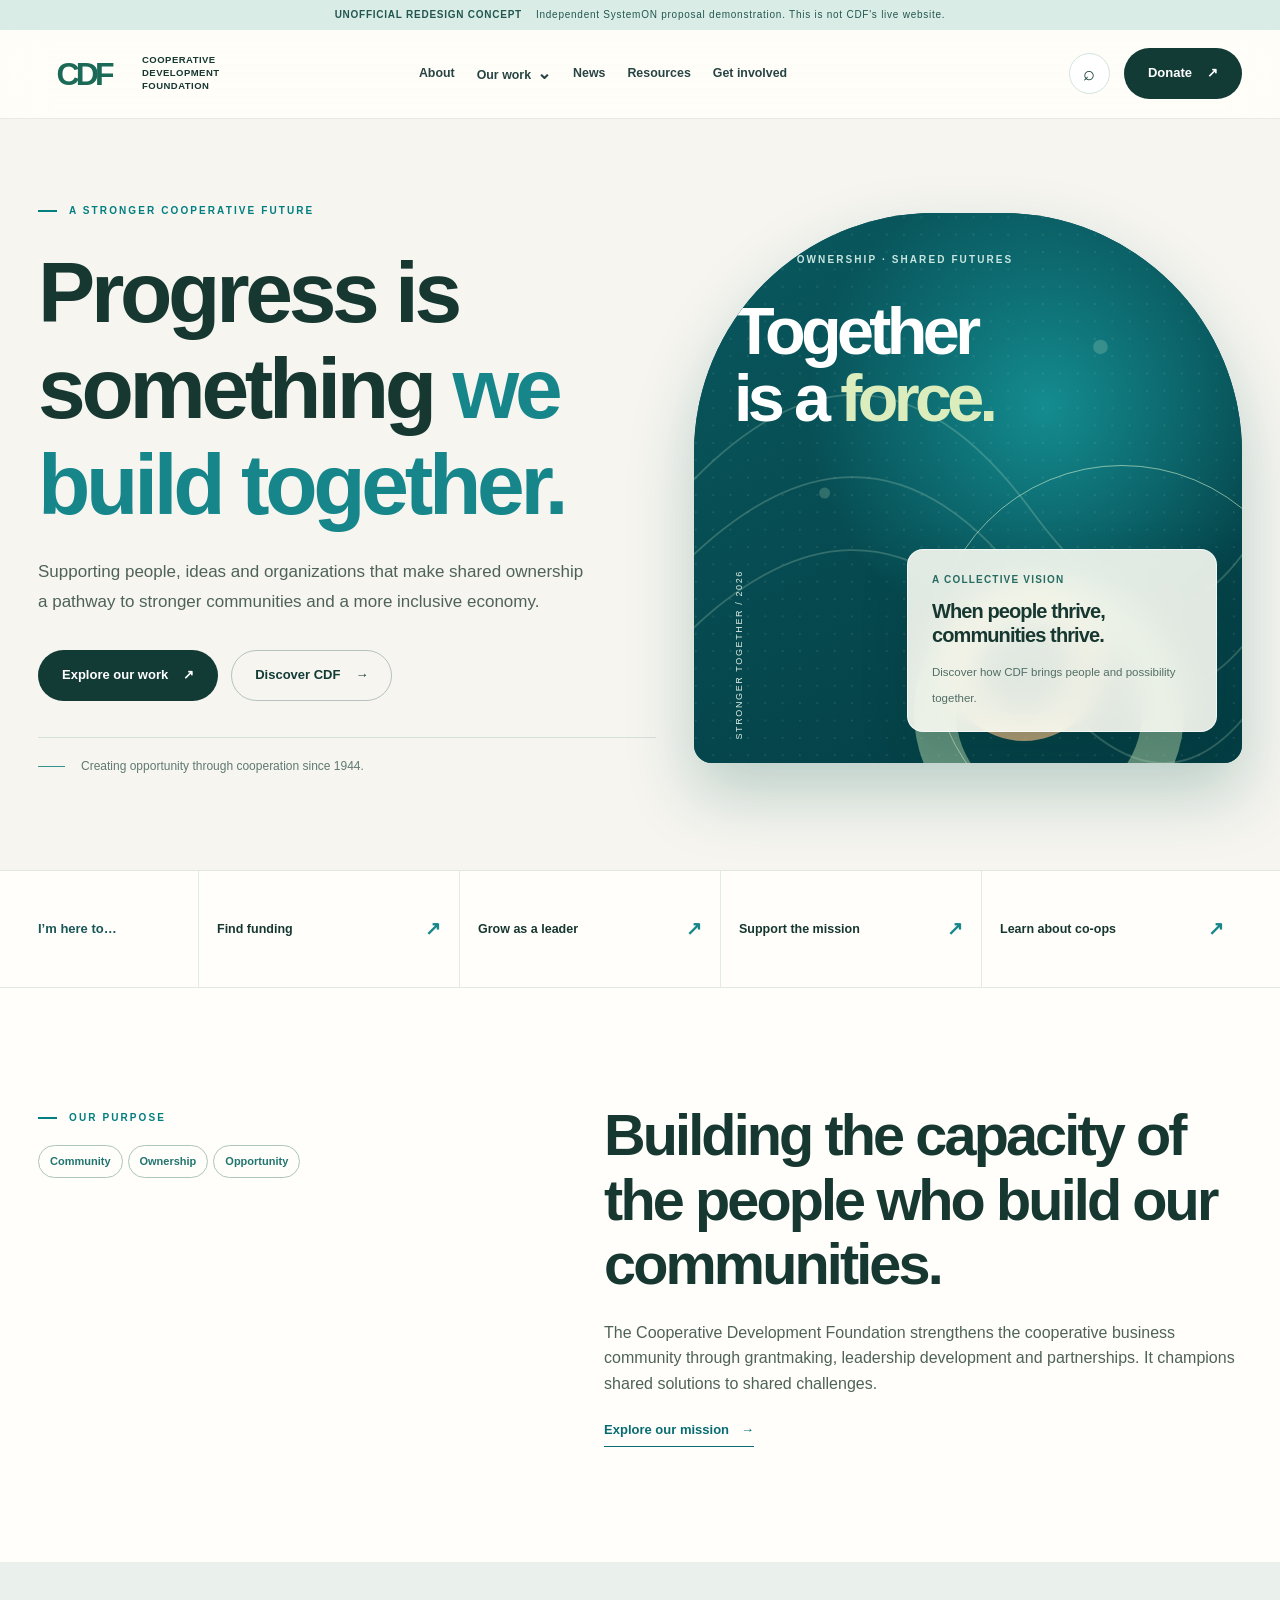
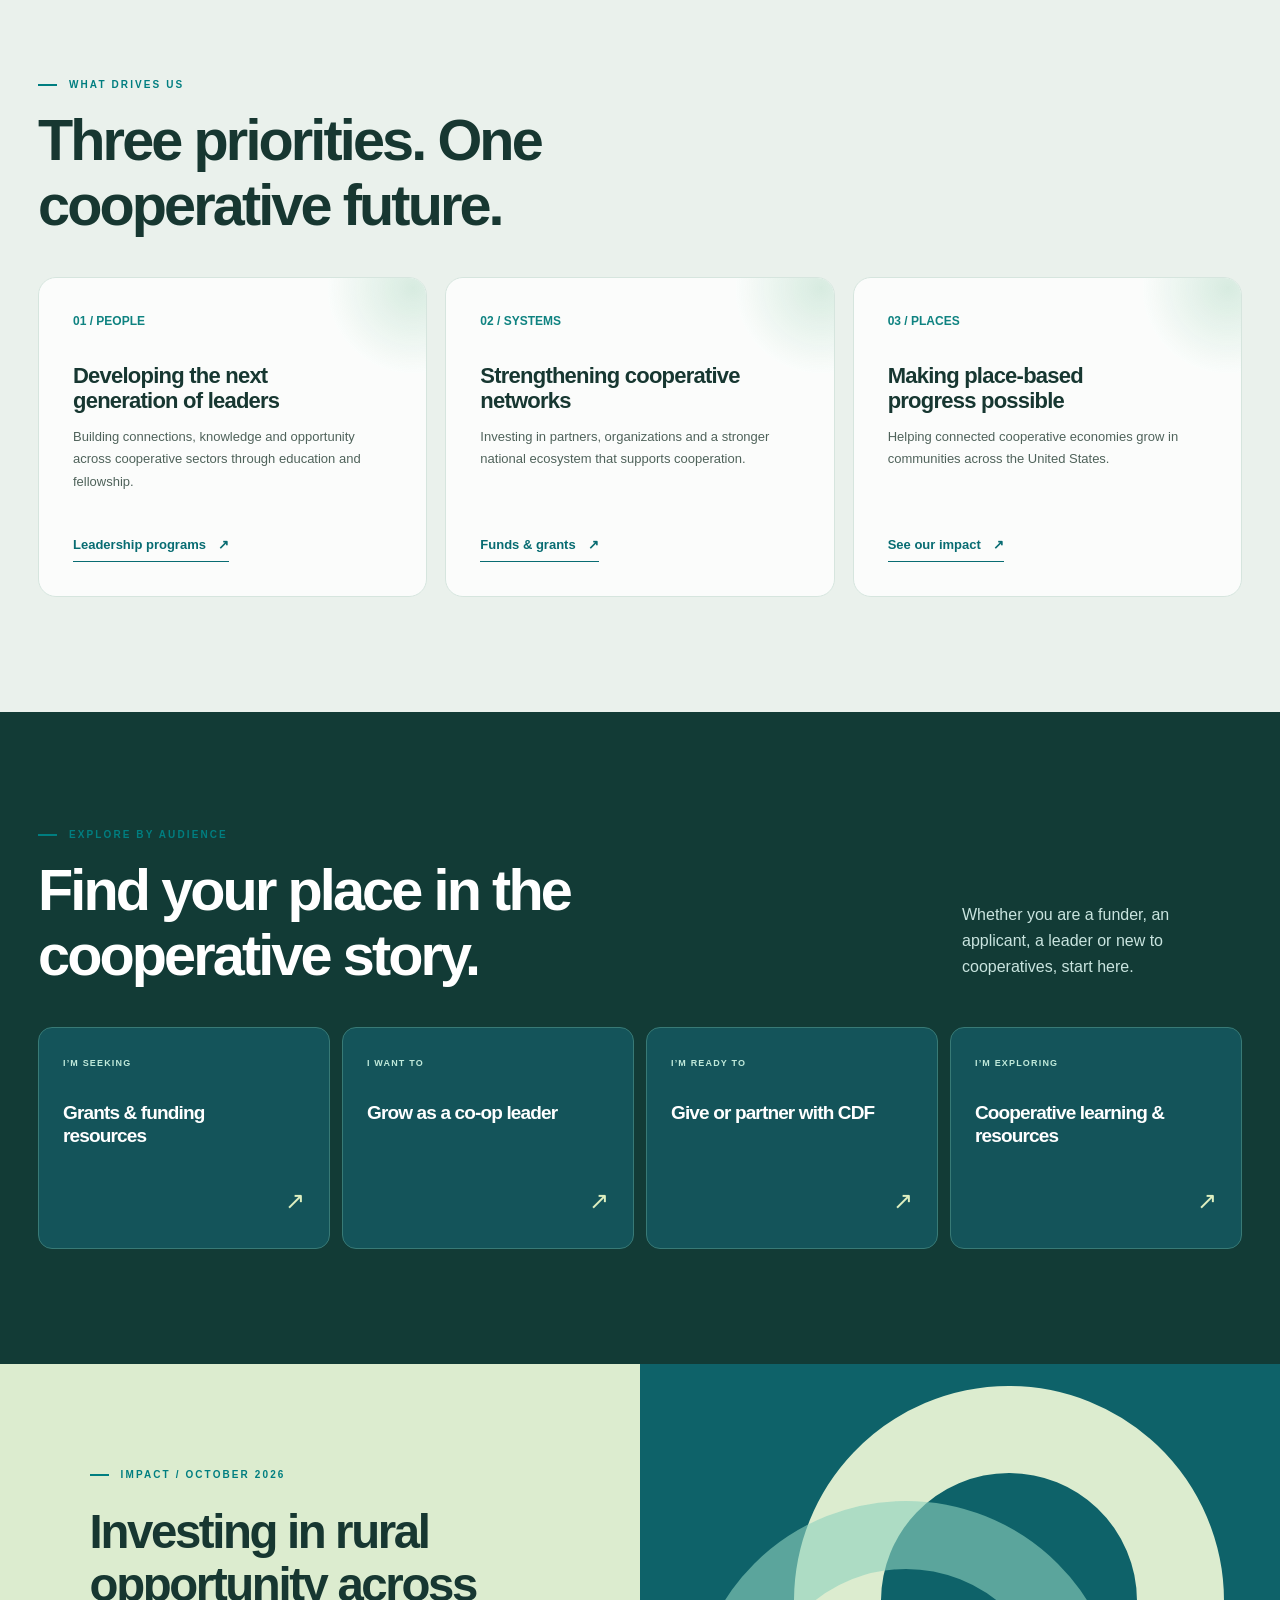
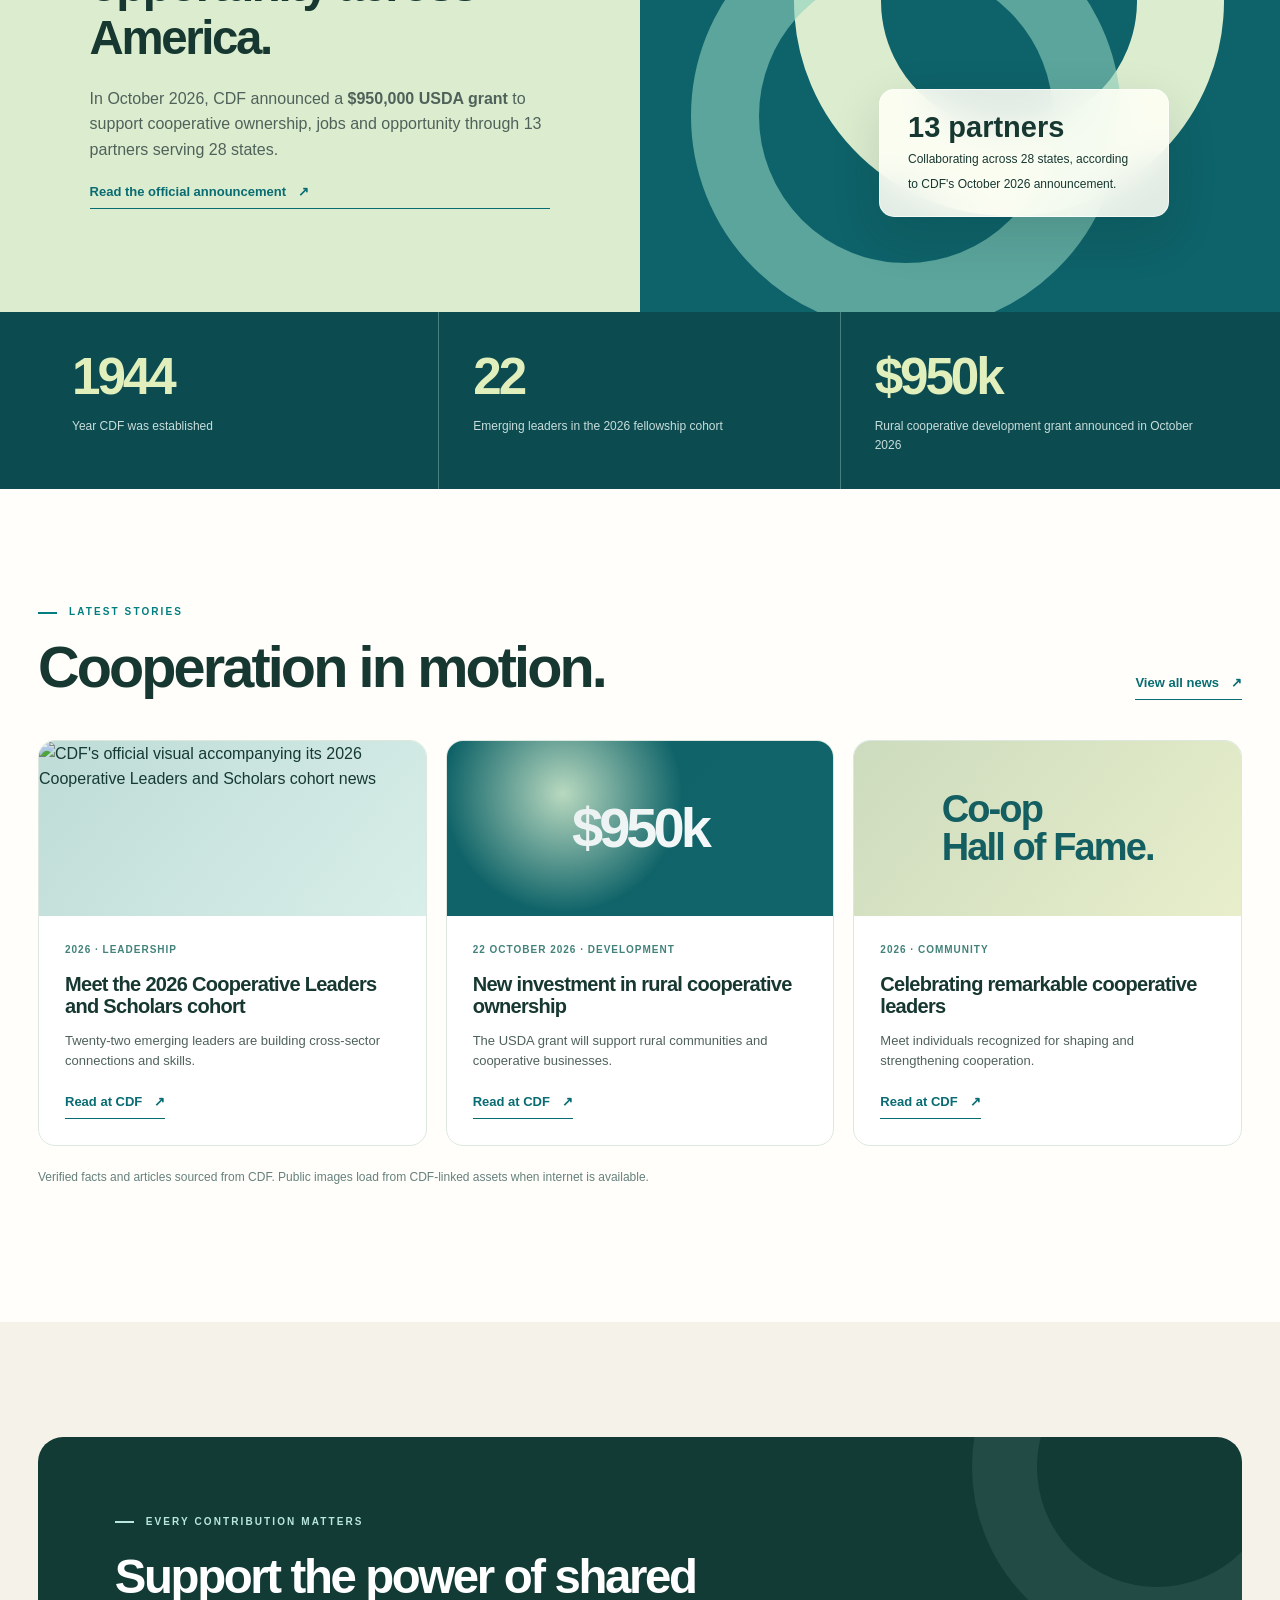
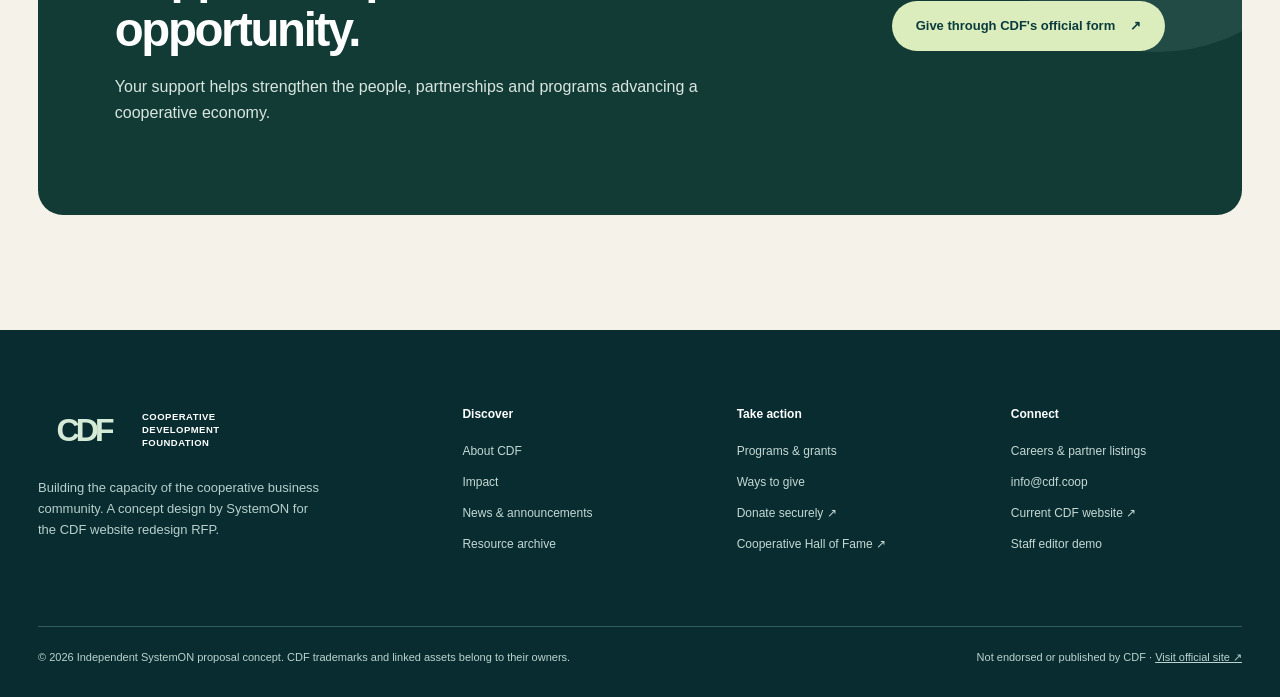
==== commit b9d0704c: "Restore the self-contained CDF homepage hero" ====
--- a/index.html
+++ b/index.html
@@ -1,4 +1,4 @@
-<!doctype html><html lang="en"><head><meta charset="utf-8"><meta name="viewport" content="width=device-width,initial-scale=1"><meta name="robots" content="noindex,nofollow"><meta name="description" content="Discover the Cooperative Development Foundation, its programs, grantmaking, impact and opportunities to support cooperative communities."><meta name="theme-color" content="#08373a"><title>Home | CDF — SystemON redesign concept</title><link rel="icon" href="assets/favicon.svg" type="image/svg+xml"><link rel="preconnect" href="https://static.wixstatic.com"><link rel="stylesheet" href="styles.css?v=4"><script type="application/ld+json">{"@context":"https://schema.org","@type":"CreativeWork","name":"Independent redesign concept for Cooperative Development Foundation","author":{"@type":"Organization","name":"SystemON"},"isBasedOn":"https://www.cdf.coop/","about":"Cooperative Development Foundation","dateCreated":"2026-11-23"}</script></head><body><a class="skip" href="#main">Skip to main content</a><div class="concept-strip"><b>UNOFFICIAL REDESIGN CONCEPT</b>Independent SystemON proposal demonstration. This is not CDF's live website.</div><header class="site-header"><div class="wrap header-inner"><a class="brand" href="index.html" aria-label="CDF proposal concept homepage"><span class="brand-logo-box"><img class="official-cdf-image" alt="" src="https://static.wixstatic.com/media/98a0e1_93214012b62f4d4196f34979f65114a4~mv2.png/v1/fill/w_256,h_110,al_c,q_85,usm_0.66_1.00_0.01,enc_avif,quality_auto/CDF%20logo%202018.png" loading="eager" width="91" height="44"><span class="brand-fallback" aria-hidden="true">CDF</span></span><span class="brand-words">Cooperative<br>Development<br>Foundation</span></a><nav class="nav" aria-label="Primary navigation"><a href="about.html" >About</a><details id="workMenu"><summary aria-label="Open programs and resources menu">Our work</summary><div class="mega"><a href="programs.html"><strong>Programs & initiatives</strong><small>Leadership, housing and home care</small></a><a href="programs.html#grants"><strong>Funds & grants</strong><small>Funding and application pathways</small></a><a href="impact.html"><strong>Impact and stories</strong><small>Real outcomes and community progress</small></a><a href="https://www.heroes.coop/" target="_blank" rel="noopener noreferrer"><strong>Cooperative Hall of Fame ↗</strong><small>Existing Heroes website</small></a></div></details><a href="news.html" >News</a><a href="resources.html" >Resources</a><a href="get-involved.html" >Get involved</a></nav><div class="header-actions"><button type="button" id="searchOpen" class="icon-button" title="Search website" aria-label="Search website">⌕</button><a href="https://wl.donorperfect.net/weblink/weblink.aspx?id=189&name=E332248" class="button button-dark" target="_blank" rel="noopener noreferrer">Donate <span aria-hidden="true">↗</span></a><button type="button" data-menu class="icon-button menu-toggle" aria-expanded="false" aria-controls="mobileNav" aria-label="Open navigation">☰</button></div></div><nav class="mobile-nav" id="mobileNav" aria-label="Mobile navigation"><a href="about.html" >About</a><a href="programs.html" >Programs & grants</a><a href="impact.html" >Impact</a><a href="news.html" >News</a><a href="resources.html" >Resources</a><a href="get-involved.html" >Get involved</a><a href="careers.html">Careers</a><a href="https://www.heroes.coop/" target="_blank" rel="noopener noreferrer">Hall of Fame ↗</a><a href="https://wl.donorperfect.net/weblink/weblink.aspx?id=189&name=E332248" target="_blank" rel="noopener noreferrer">Donate ↗</a></nav></header><main id="main"><section class="hero"><div class="wrap hero-grid"><div class="hero-copy"><span class="eyebrow">Cooperative Development Foundation</span><h1>Building stronger <em>communities together.</em></h1><p>CDF backs cooperative businesses through funding, leadership development and research so more people can build shared wealth in their communities.</p><div class="hero-actions"><a class="button button-dark" href="programs.html">Explore our work <span aria-hidden="true">↗</span></a><a class="button button-outline" href="about.html">Discover CDF <span aria-hidden="true">→</span></a></div><div class="hero-credit"><span class="line"></span>Creating opportunity through cooperation since 1944.</div></div><figure class="hero-visual hero-photo"><img src="https://static.wixstatic.com/media/98a0e1_9bda3d128e584cf5973a6a1a24b23680~mv2.jpeg/v1/fill/w_1050,h_880,al_c,q_85/cdf-fellows.jpeg" width="1050" height="880" alt="Cooperative Leaders and Scholars fellows presenting their capstone projects in Washington, DC" fetchpriority="high"><figcaption><a href="https://www.cdf.coop/post/building-the-cooperative-economy-insights-from-the-next-generation-of-leaders">Cooperative Leaders &amp; Scholars <span aria-hidden="true">↗</span></a><span>2026 capstone presentations · Photo via CDF</span></figcaption></figure></div></section>
+<!doctype html><html lang="en"><head><meta charset="utf-8"><meta name="viewport" content="width=device-width,initial-scale=1"><meta name="robots" content="noindex,nofollow"><meta name="description" content="Discover the Cooperative Development Foundation, its programs, grantmaking, impact and opportunities to support cooperative communities."><meta name="theme-color" content="#08373a"><title>Home | CDF — SystemON redesign concept</title><link rel="icon" href="assets/favicon.svg" type="image/svg+xml"><link rel="preconnect" href="https://static.wixstatic.com"><link rel="stylesheet" href="styles.css?v=5"><script type="application/ld+json">{"@context":"https://schema.org","@type":"CreativeWork","name":"Independent redesign concept for Cooperative Development Foundation","author":{"@type":"Organization","name":"SystemON"},"isBasedOn":"https://www.cdf.coop/","about":"Cooperative Development Foundation","dateCreated":"2026-11-23"}</script></head><body><a class="skip" href="#main">Skip to main content</a><div class="concept-strip"><b>UNOFFICIAL REDESIGN CONCEPT</b>Independent SystemON proposal demonstration. This is not CDF's live website.</div><header class="site-header"><div class="wrap header-inner"><a class="brand" href="index.html" aria-label="CDF proposal concept homepage"><span class="brand-logo-box"><img class="official-cdf-image" alt="" src="https://static.wixstatic.com/media/98a0e1_93214012b62f4d4196f34979f65114a4~mv2.png/v1/fill/w_256,h_110,al_c,q_85,usm_0.66_1.00_0.01,enc_avif,quality_auto/CDF%20logo%202018.png" loading="eager" width="91" height="44"><span class="brand-fallback" aria-hidden="true">CDF</span></span><span class="brand-words">Cooperative<br>Development<br>Foundation</span></a><nav class="nav" aria-label="Primary navigation"><a href="about.html" >About</a><details id="workMenu"><summary aria-label="Open programs and resources menu">Our work</summary><div class="mega"><a href="programs.html"><strong>Programs & initiatives</strong><small>Leadership, housing and home care</small></a><a href="programs.html#grants"><strong>Funds & grants</strong><small>Funding and application pathways</small></a><a href="impact.html"><strong>Impact and stories</strong><small>Real outcomes and community progress</small></a><a href="https://www.heroes.coop/" target="_blank" rel="noopener noreferrer"><strong>Cooperative Hall of Fame ↗</strong><small>Existing Heroes website</small></a></div></details><a href="news.html" >News</a><a href="resources.html" >Resources</a><a href="get-involved.html" >Get involved</a></nav><div class="header-actions"><button type="button" id="searchOpen" class="icon-button" title="Search website" aria-label="Search website">⌕</button><a href="https://wl.donorperfect.net/weblink/weblink.aspx?id=189&name=E332248" class="button button-dark" target="_blank" rel="noopener noreferrer">Donate <span aria-hidden="true">↗</span></a><button type="button" data-menu class="icon-button menu-toggle" aria-expanded="false" aria-controls="mobileNav" aria-label="Open navigation">☰</button></div></div><nav class="mobile-nav" id="mobileNav" aria-label="Mobile navigation"><a href="about.html" >About</a><a href="programs.html" >Programs & grants</a><a href="impact.html" >Impact</a><a href="news.html" >News</a><a href="resources.html" >Resources</a><a href="get-involved.html" >Get involved</a><a href="careers.html">Careers</a><a href="https://www.heroes.coop/" target="_blank" rel="noopener noreferrer">Hall of Fame ↗</a><a href="https://wl.donorperfect.net/weblink/weblink.aspx?id=189&name=E332248" target="_blank" rel="noopener noreferrer">Donate ↗</a></nav></header><main id="main"><section class="hero"><div class="wrap hero-grid"><div class="hero-copy"><span class="eyebrow ">A stronger cooperative future</span><h1>Progress is<br>something <em>we build together.</em></h1><p>Supporting people, ideas and organizations that make shared ownership a pathway to stronger communities and a more inclusive economy.</p><div class="hero-actions"><a class="button button-dark" href="programs.html">Explore our work <span aria-hidden="true">↗</span></a><a class="button button-outline" href="about.html">Discover CDF <span aria-hidden="true">→</span></a></div><div class="hero-credit"><span class="line"></span>Creating opportunity through cooperation since 1944.</div></div><div class="hero-visual" role="img" aria-label="Original abstract composition of intersecting shapes, representing shared ownership and cooperation"><span class="hero-mini">SHARED OWNERSHIP · SHARED FUTURES</span><div class="hero-bigword">Together<br>is a <em>force.</em></div><div class="orbit"></div><div class="orbit"></div><div class="orbit"></div><div class="hero-keyline">STRONGER TOGETHER / 2026</div><div class="hero-glass glass"><small>A collective vision</small><strong>When people thrive, communities thrive.</strong><span>Discover how CDF brings people and possibility together.</span></div></div></div></section>
 <div class="quick-path"><div class="wrap quick-path-inner"><span class="quick-path-label">I’m here to…</span><a href="programs.html#grants">Find funding <span aria-hidden="true">↗</span></a><a href="programs.html#programs">Grow as a leader <span aria-hidden="true">↗</span></a><a href="get-involved.html">Support the mission <span aria-hidden="true">↗</span></a><a href="resources.html">Learn about co-ops <span aria-hidden="true">↗</span></a></div></div>
 <section class="section section-white"><div class="wrap purpose-grid"><div><span class="eyebrow ">Our purpose</span><div><span class="pill">Community</span><span class="pill">Ownership</span><span class="pill">Opportunity</span></div></div><div class="reveal"><h2>Building the capacity of the people who build our communities.</h2><p>The Cooperative Development Foundation strengthens the cooperative business community through grantmaking, leadership development and partnerships. It champions shared solutions to shared challenges.</p><a class="text-link" href="about.html">Explore our mission <span aria-hidden="true">→</span></a></div></div></section>
 <section class="section section-sage"><div class="wrap"><div class="section-heading"><div><span class="eyebrow ">What drives us</span><h2>Three priorities. One cooperative future.</h2></div></div><div class="priority-grid"><article class="priority-card reveal"><span class="priority-number">01 / PEOPLE</span><h3>Developing the next generation of leaders</h3><p>Building connections, knowledge and opportunity across cooperative sectors through education and fellowship.</p><a class="text-link" href="programs.html#programs">Leadership programs <span aria-hidden="true">↗</span></a></article><article class="priority-card reveal"><span class="priority-number">02 / SYSTEMS</span><h3>Strengthening cooperative networks</h3><p>Investing in partners, organizations and a stronger national ecosystem that supports cooperation.</p><a class="text-link" href="programs.html#grants">Funds & grants <span aria-hidden="true">↗</span></a></article><article class="priority-card reveal"><span class="priority-number">03 / PLACES</span><h3>Making place-based progress possible</h3><p>Helping connected cooperative economies grow in communities across the United States.</p><a class="text-link" href="impact.html">See our impact <span aria-hidden="true">↗</span></a></article></div></div></section>
--- a/styles.css
+++ b/styles.css
@@ -14,17 +14,17 @@
   --teal: #1b6957;
   --radius: 14px;
 }
-.hero, .page-hero { background: var(--cream); }
-.hero-copy h1, .page-hero h1 {
+.hero:has(.hero-photo), .page-hero { background: var(--cream); }
+.hero:has(.hero-photo) .hero-copy h1, .page-hero h1 {
   font-family: Georgia, "Times New Roman", serif;
   font-weight: 500;
   letter-spacing: -.055em;
   line-height: .99;
 }
-.hero-copy h1 { font-size: clamp(3.1rem, 6.1vw, 6.25rem); }
-.hero-copy h1 em { color: #276c58; font-style: italic; }
-.hero-copy > p { max-width: 34rem; }
-.hero-grid { gap: clamp(25px, 5vw, 72px); }
+.hero:has(.hero-photo) .hero-copy h1 { font-size: clamp(3.1rem, 6.1vw, 6.25rem); }
+.hero:has(.hero-photo) .hero-copy h1 em { color: #276c58; font-style: italic; }
+.hero:has(.hero-photo) .hero-copy > p { max-width: 34rem; }
+.hero:has(.hero-photo) .hero-grid { gap: clamp(25px, 5vw, 72px); }
 .hero-photo {
   margin: 0;
   border-radius: 14px;
@@ -91,9 +91,11 @@
   .home-pathways a { padding-inline: 7px; }
 }
 @media (max-width: 460px) {
-  .hero-copy h1 { font-size: clamp(2.65rem, 11vw, 3.2rem); }
+  .hero:has(.hero-photo) .hero-copy h1 { font-size: clamp(2.65rem, 11vw, 3.2rem); }
   .board-list, .directory-list { grid-template-columns: minmax(0, 1fr); }
 }
 .directory-search { display: block; font-weight: 700; max-width: 32rem; }
 .directory-search input { display: block; width: 100%; margin-top: 8px; }
 #directoryCount:empty { display: none; }
+
+.hero:not(:has(.hero-photo)) { background: #f6f5f0; }
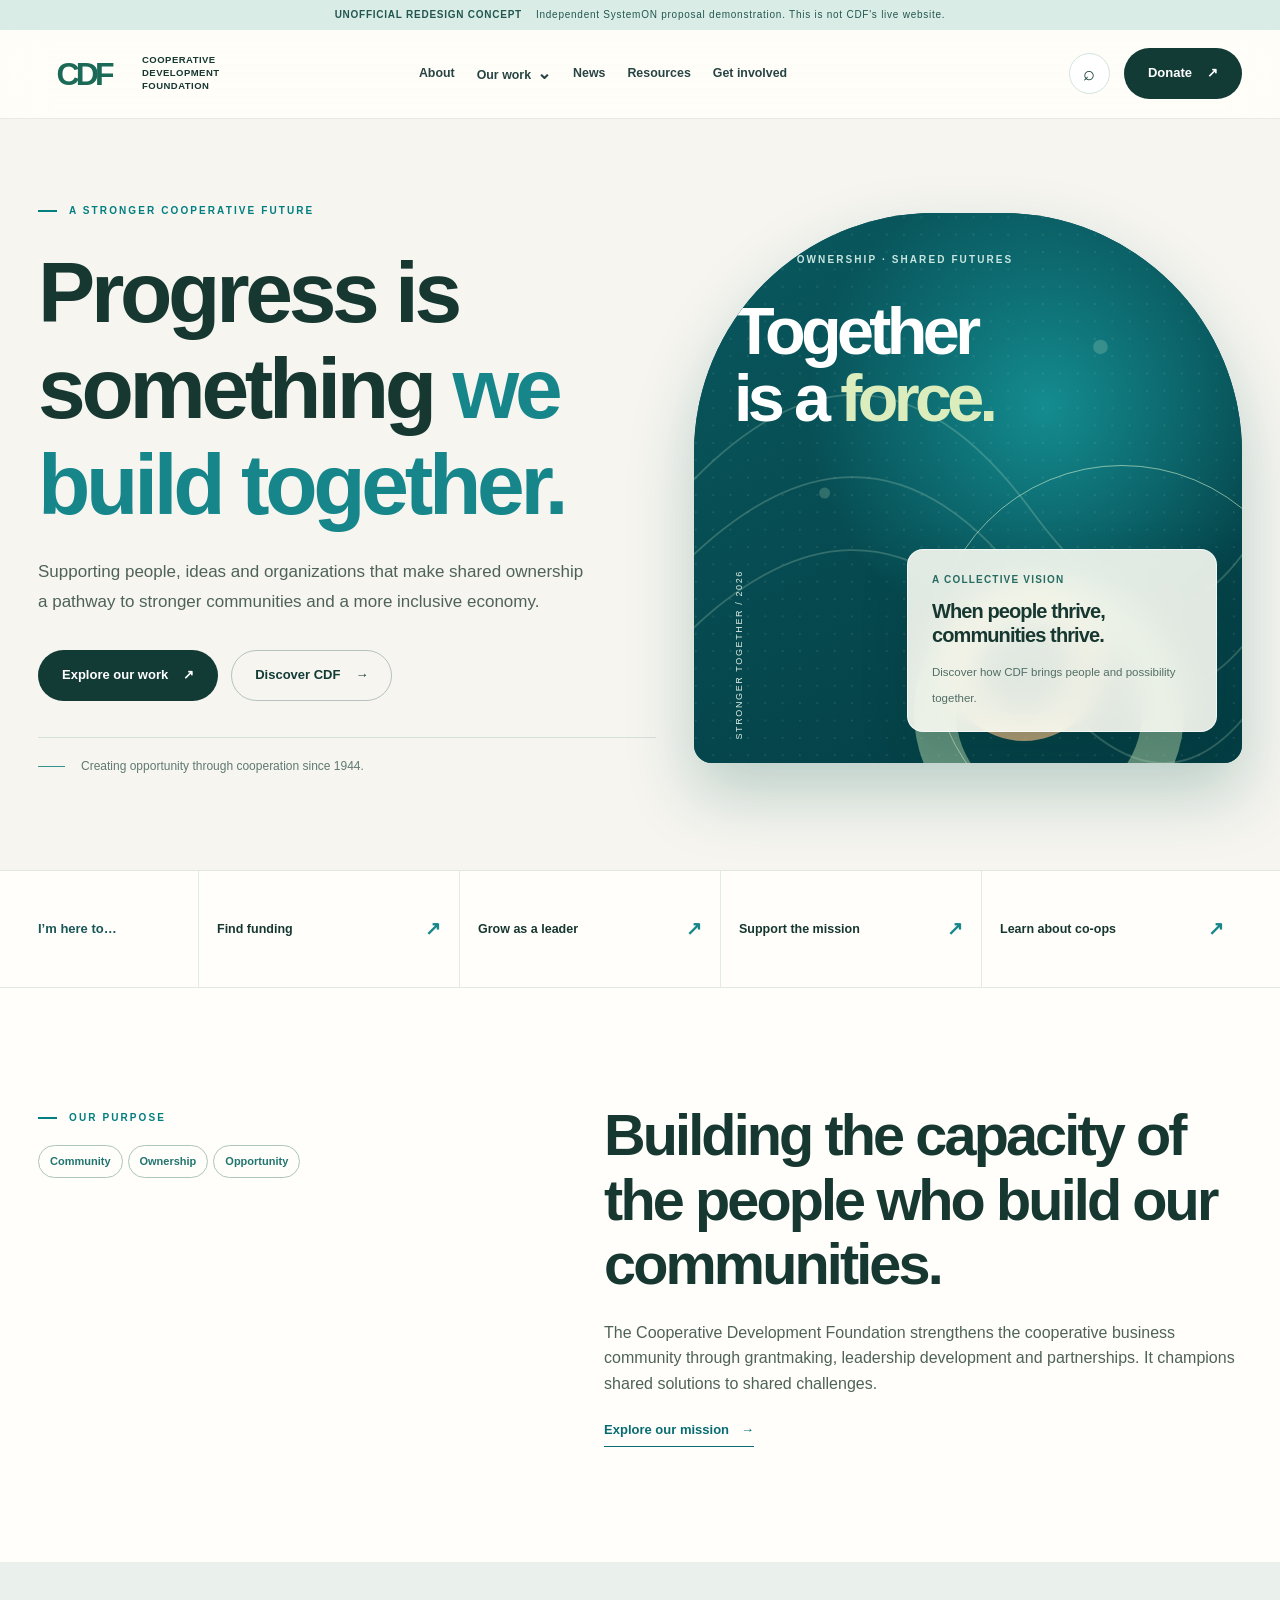
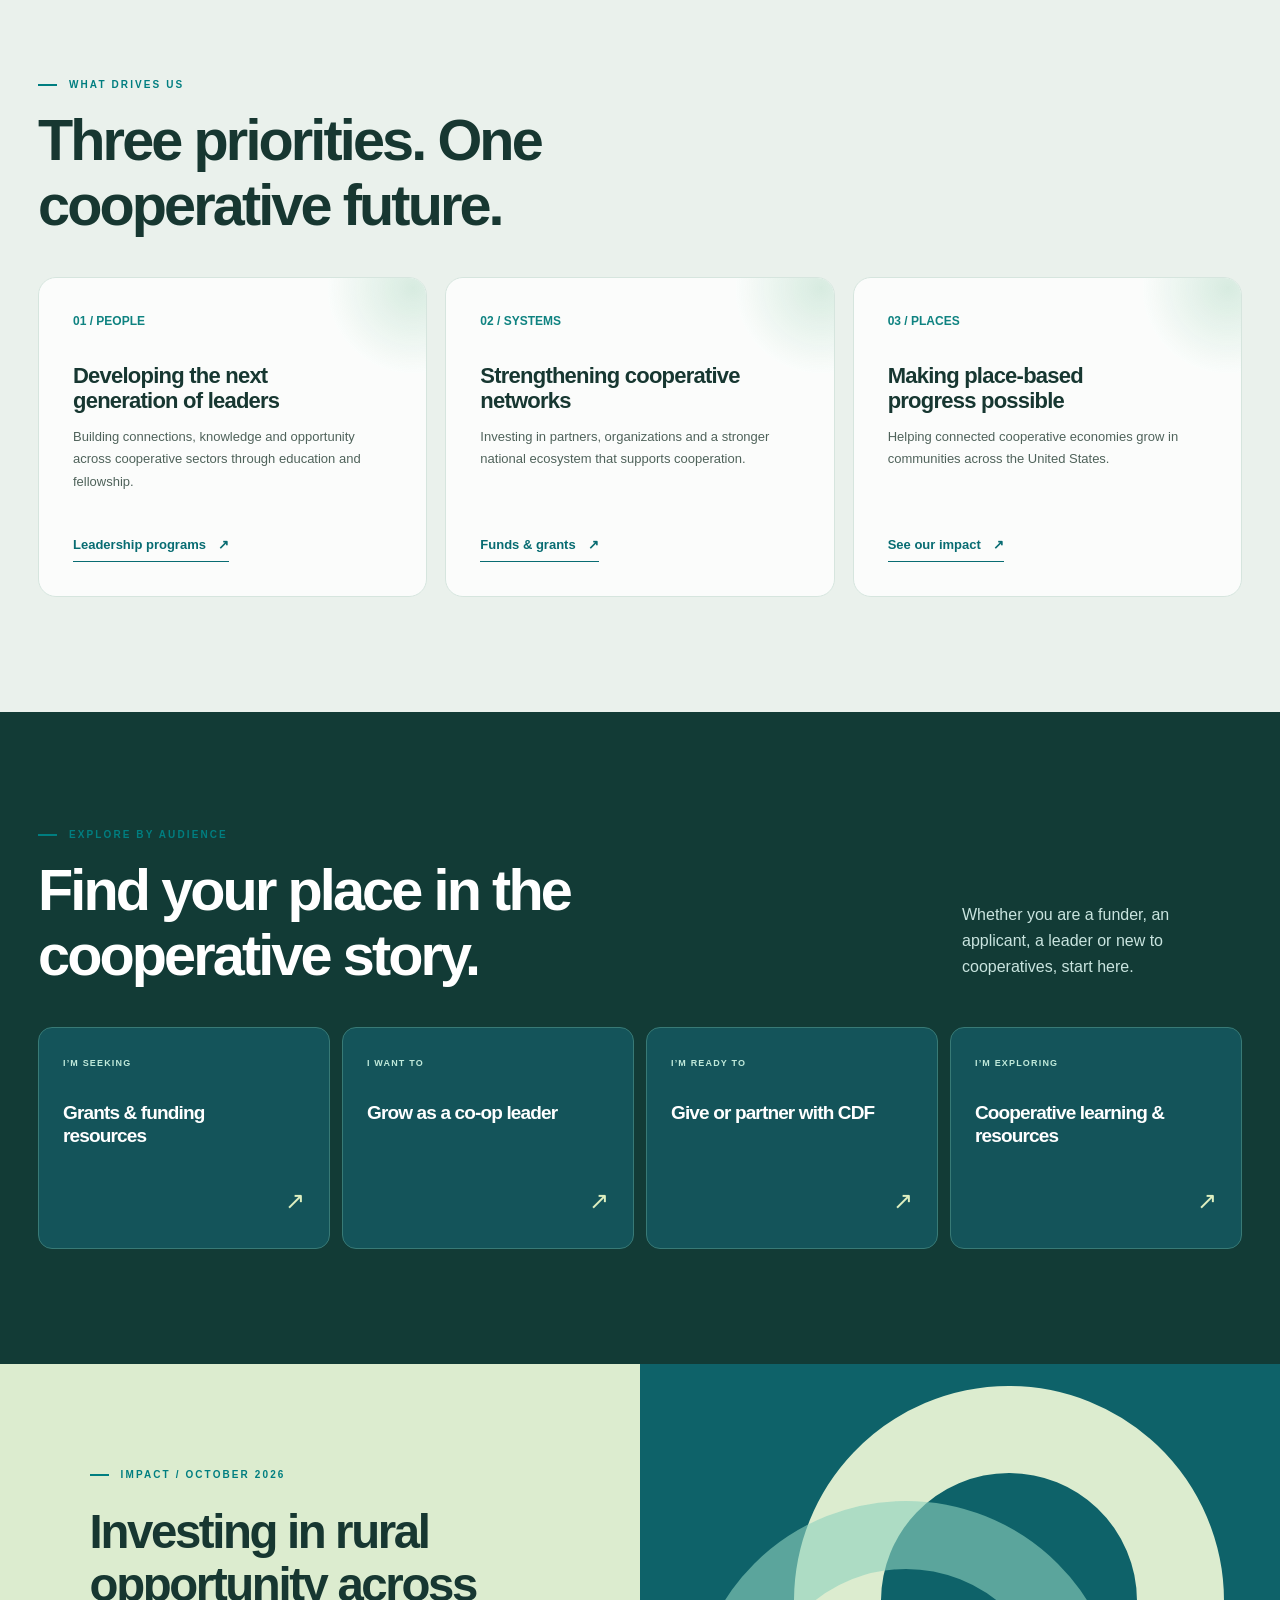
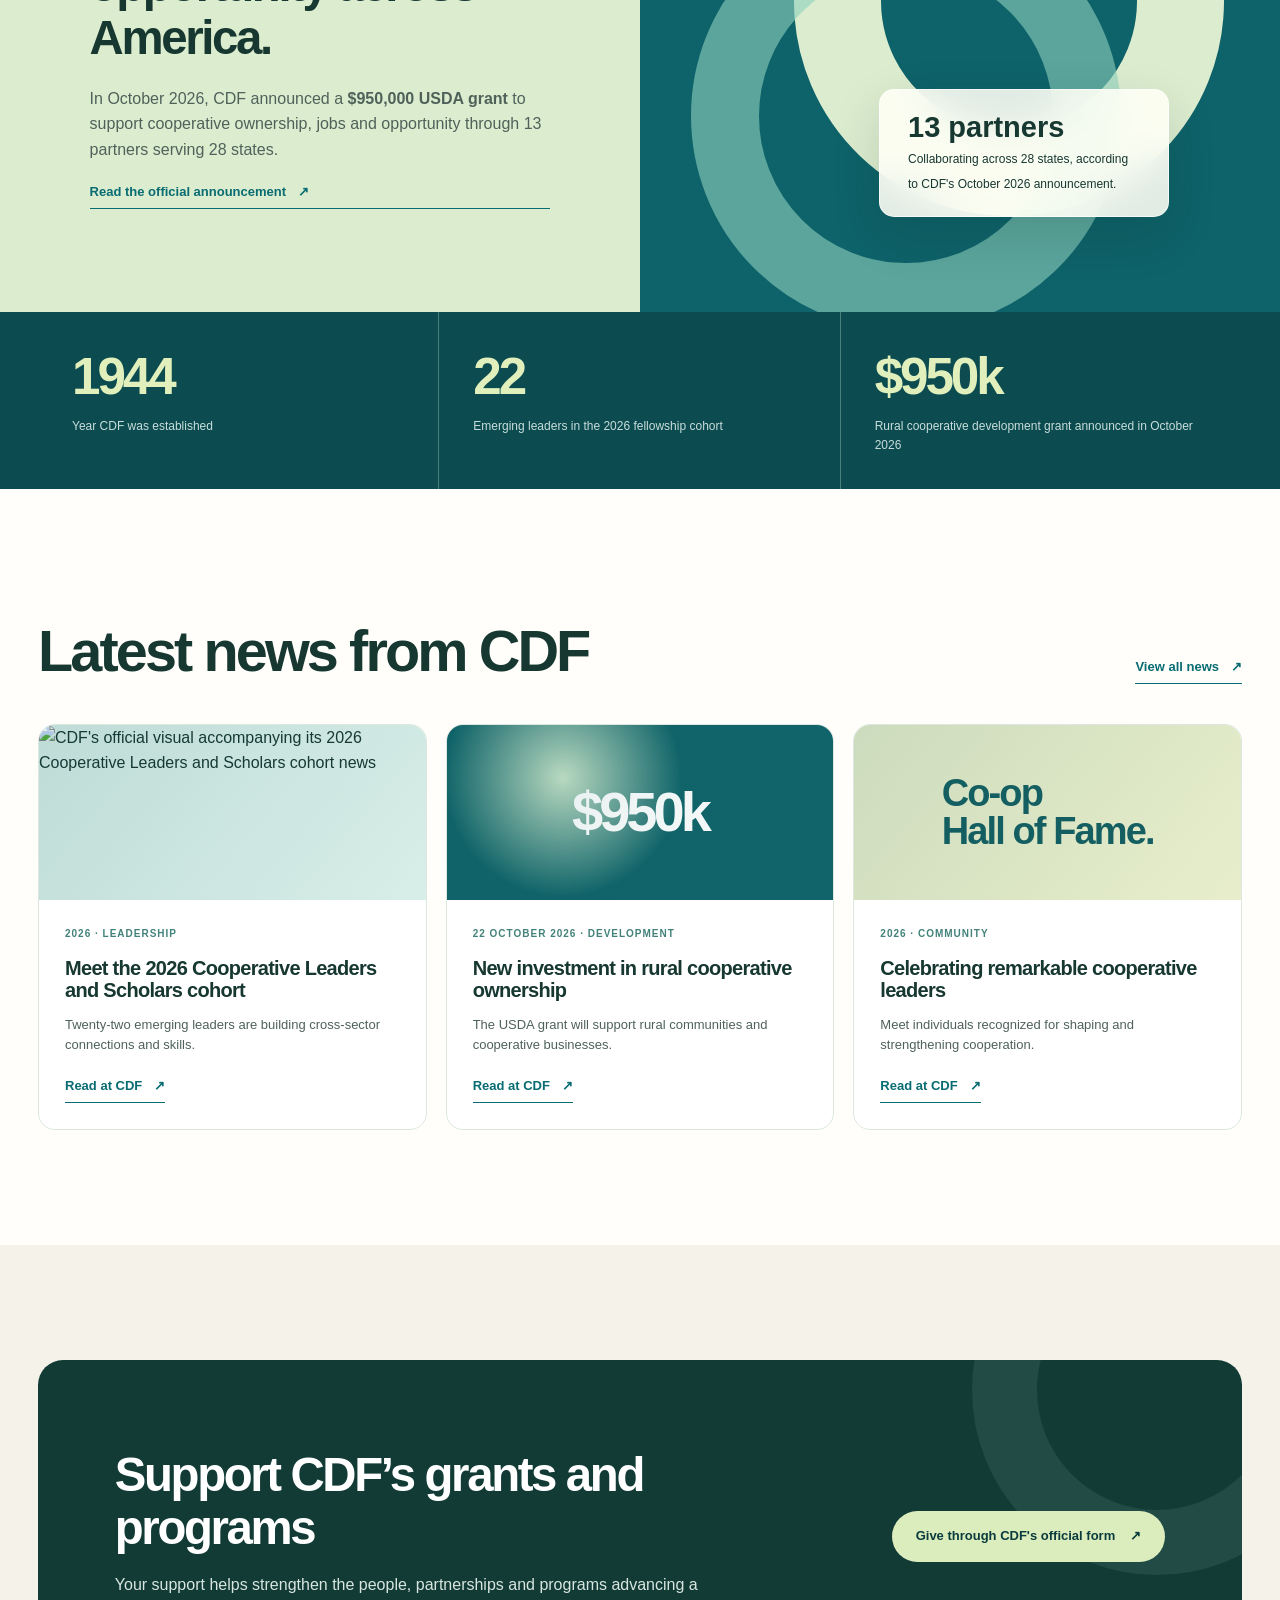
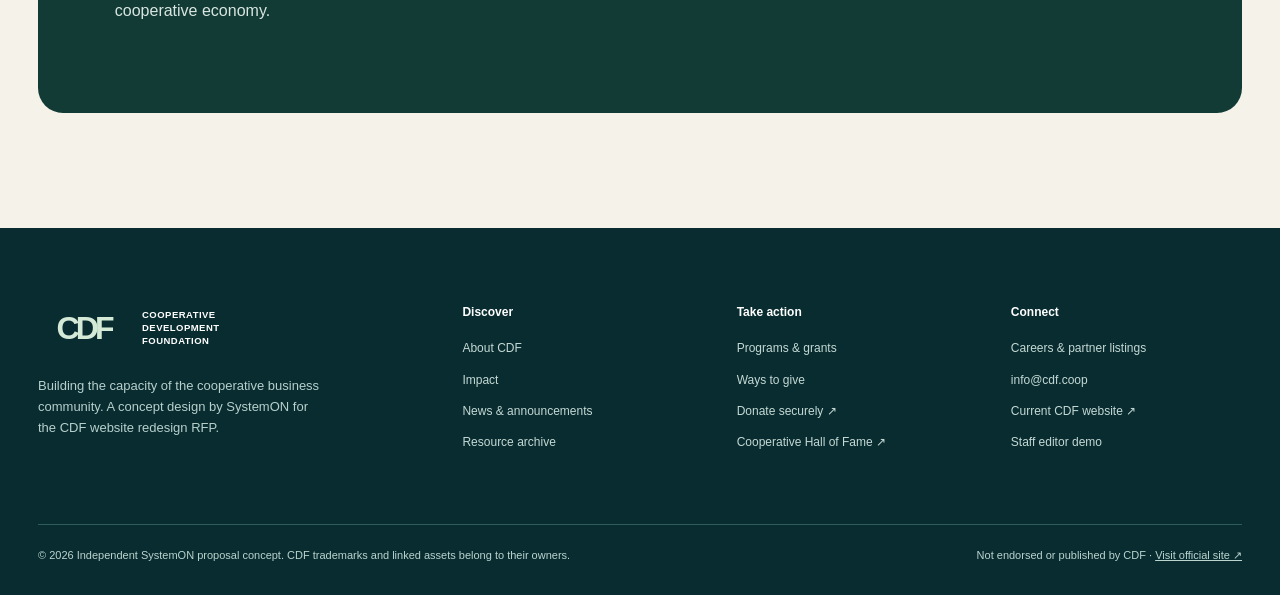
==== commit e3575733: "Use direct headings on the CDF homepage" ====
--- a/index.html
+++ b/index.html
@@ -5,5 +5,5 @@
 <section class="section audience-shell"><div class="wrap"><div class="section-heading"><div><span class="eyebrow ">Explore by audience</span><h2>Find your place in the cooperative story.</h2></div><p>Whether you are a funder, an applicant, a leader or new to cooperatives, start here.</p></div><div class="audience-grid"><a href="programs.html#grants" class="audience-card"><small>I’m seeking</small><strong>Grants &amp; funding resources</strong><span class="path-arrow" aria-hidden="true">↗</span></a><a href="programs.html#programs" class="audience-card"><small>I want to</small><strong>Grow as a co-op leader</strong><span class="path-arrow" aria-hidden="true">↗</span></a><a href="get-involved.html" class="audience-card"><small>I’m ready to</small><strong>Give or partner with CDF</strong><span class="path-arrow" aria-hidden="true">↗</span></a><a href="resources.html" class="audience-card"><small>I’m exploring</small><strong>Cooperative learning &amp; resources</strong><span class="path-arrow" aria-hidden="true">↗</span></a></div></div></section>
 <section class="spotlight-split"><div class="spotlight-copy"><span class="eyebrow ">Impact / October 2026</span><h2>Investing in rural opportunity across America.</h2><p>In October 2026, CDF announced a <strong>$950,000 USDA grant</strong> to support cooperative ownership, jobs and opportunity through 13 partners serving 28 states.</p><a class="text-link" href="https://www.cdf.coop/post/cooperative-development-foundation-awarded-950-000-usda-grant-to-expand-rural-co-op-ownership-jobs" target="_blank" rel="noopener noreferrer">Read the official announcement <span aria-hidden="true">↗</span></a></div><div class="spotlight-visual" aria-label="Original interlocking-ring motif inspired by cooperation"><div class="spotlight-stat glass"><strong>13 partners</strong><span>Collaborating across 28 states, according to CDF's October 2026 announcement.</span></div></div></section>
 <div class="stats-strip"><div class="wrap stats-grid"><div class="stat-item"><strong>1944</strong><p>Year CDF was established</p></div><div class="stat-item"><strong>22</strong><p>Emerging leaders in the 2026 fellowship cohort</p></div><div class="stat-item"><strong>$950k</strong><p>Rural cooperative development grant announced in October 2026</p></div></div></div>
-<section class="section section-white"><div class="wrap"><div class="section-heading"><div><span class="eyebrow ">Latest stories</span><h2>Cooperation in motion.</h2></div><a href="news.html" class="text-link">View all news <span aria-hidden="true">↗</span></a></div><div class="story-grid"><article class="news-card reveal"><div class="news-card-image" style="background:#d8eee8"><img loading="lazy" src="https://static.wixstatic.com/media/98a0e1_fe154e0fd7aa4b67af693e6370af73a9~mv2.png/v1/fill/w_980,h_552,al_c,q_90,usm_0.66_1.00_0.01,enc_avif,quality_auto/98a0e1_fe154e0fd7aa4b67af693e6370af73a9~mv2.png" alt="CDF's official visual accompanying its 2026 Cooperative Leaders and Scholars cohort news" width="980" height="552"></div><div class="news-card-body"><small>2026 · Leadership</small><h3>Meet the 2026 Cooperative Leaders and Scholars cohort</h3><p>Twenty-two emerging leaders are building cross-sector connections and skills.</p><a class="text-link" href="https://www.cdf.coop/post/cdf-welcomes-the-2026-cooperative-leaders-and-scholars-cohort" target="_blank" rel="noopener noreferrer">Read at CDF <span aria-hidden="true">↗</span></a></div></article><article class="news-card reveal"><div class="news-card-image" style="background:radial-gradient(circle at 30% 30%,#c9e5c9 0,transparent 40%),#11656a;display:grid;place-items:center;color:white"><span style="font:800 56px/1 Manrope,sans-serif;letter-spacing:-.07em">$950k</span></div><div class="news-card-body"><small>22 October 2026 · Development</small><h3>New investment in rural cooperative ownership</h3><p>The USDA grant will support rural communities and cooperative businesses.</p><a class="text-link" href="https://www.cdf.coop/post/cooperative-development-foundation-awarded-950-000-usda-grant-to-expand-rural-co-op-ownership-jobs" target="_blank" rel="noopener noreferrer">Read at CDF <span aria-hidden="true">↗</span></a></div></article><article class="news-card reveal"><div class="news-card-image" style="display:grid;place-items:center;background:#e8eecb"><span style="font:800 38px/1 Manrope,sans-serif;color:#155f62;letter-spacing:-.05em;padding:15px">Co-op<br>Hall of Fame.</span></div><div class="news-card-body"><small>2026 · Community</small><h3>Celebrating remarkable cooperative leaders</h3><p>Meet individuals recognized for shaping and strengthening cooperation.</p><a class="text-link" href="https://www.cdf.coop/post/announcing-the-2026-cooperative-hall-of-fame-inductees" target="_blank" rel="noopener noreferrer">Read at CDF <span aria-hidden="true">↗</span></a></div></article></div><p class="micro" style="margin-top:22px">Verified facts and articles sourced from CDF. Public images load from CDF-linked assets when internet is available.</p></div></section>
-<section class="section section-cream"><div class="wrap"><div class="support-panel"><div><span class="eyebrow eyebrow-light">Every contribution matters</span><h2>Support the power of shared opportunity.</h2><p>Your support helps strengthen the people, partnerships and programs advancing a cooperative economy.</p></div><a class="button button-light" href="https://wl.donorperfect.net/weblink/weblink.aspx?id=189&name=E332248" target="_blank" rel="noopener noreferrer">Give through CDF's official form <span aria-hidden="true">↗</span></a></div></div></section></main><footer class="site-footer"><div class="wrap"><div class="footer-grid"><div><a class="brand" href="index.html" aria-label="CDF proposal concept homepage"><span class="brand-logo-box"><img class="official-cdf-image" alt="" src="https://static.wixstatic.com/media/98a0e1_93214012b62f4d4196f34979f65114a4~mv2.png/v1/fill/w_256,h_110,al_c,q_85,usm_0.66_1.00_0.01,enc_avif,quality_auto/CDF%20logo%202018.png" loading="eager" width="91" height="44"><span class="brand-fallback" aria-hidden="true">CDF</span></span><span class="brand-words">Cooperative<br>Development<br>Foundation</span></a><p>Building the capacity of the cooperative business community. A concept design by SystemON for the CDF website redesign RFP.</p></div><div class="footer-col"><strong>Discover</strong><a href="about.html">About CDF</a><a href="impact.html">Impact</a><a href="news.html">News & announcements</a><a href="resources.html">Resource archive</a></div><div class="footer-col"><strong>Take action</strong><a href="programs.html">Programs & grants</a><a href="get-involved.html">Ways to give</a><a href="https://wl.donorperfect.net/weblink/weblink.aspx?id=189&name=E332248" target="_blank" rel="noopener noreferrer">Donate securely ↗</a><a href="https://www.heroes.coop/" target="_blank" rel="noopener noreferrer">Cooperative Hall of Fame ↗</a></div><div class="footer-col"><strong>Connect</strong><a href="careers.html">Careers & partner listings</a><a href="mailto:info@cdf.coop">info@cdf.coop</a><a href="https://www.cdf.coop/" target="_blank" rel="noopener noreferrer">Current CDF website ↗</a><a href="editor-demo.html">Staff editor demo</a></div></div><div class="footer-bottom"><span>© 2026 Independent SystemON proposal concept. CDF trademarks and linked assets belong to their owners.</span><span>Not endorsed or published by CDF · <a href="https://www.cdf.coop/" target="_blank" rel="noopener noreferrer">Visit official site ↗</a></span></div></div></footer><dialog id="searchDialog" class="search-dialog" aria-labelledby="searchTitle"><div class="search-shell"><div class="search-top"><h2 id="searchTitle">Search this concept</h2><button type="button" id="searchClose" class="icon-button" aria-label="Close search">×</button></div><label class="micro" for="siteSearch">Find pages, programs, funds, and resources</label><input type="search" id="siteSearch" class="search-box" placeholder="Try 'education', 'grant', 'donate'..."><ul class="search-results" id="searchResults"></ul><div class="search-summary" id="searchSummary" aria-live="polite"></div></div></dialog><button class="back-top" id="backTop" aria-label="Back to top">↑</button><script src="app.js?v=4" defer></script></body></html>+<section class="section section-white"><div class="wrap"><div class="section-heading"><div><h2>Latest news from CDF</h2></div><a href="news.html" class="text-link">View all news <span aria-hidden="true">↗</span></a></div><div class="story-grid"><article class="news-card reveal"><div class="news-card-image" style="background:#d8eee8"><img loading="lazy" src="https://static.wixstatic.com/media/98a0e1_fe154e0fd7aa4b67af693e6370af73a9~mv2.png/v1/fill/w_980,h_552,al_c,q_90,usm_0.66_1.00_0.01,enc_avif,quality_auto/98a0e1_fe154e0fd7aa4b67af693e6370af73a9~mv2.png" alt="CDF's official visual accompanying its 2026 Cooperative Leaders and Scholars cohort news" width="980" height="552"></div><div class="news-card-body"><small>2026 · Leadership</small><h3>Meet the 2026 Cooperative Leaders and Scholars cohort</h3><p>Twenty-two emerging leaders are building cross-sector connections and skills.</p><a class="text-link" href="https://www.cdf.coop/post/cdf-welcomes-the-2026-cooperative-leaders-and-scholars-cohort" target="_blank" rel="noopener noreferrer">Read at CDF <span aria-hidden="true">↗</span></a></div></article><article class="news-card reveal"><div class="news-card-image" style="background:radial-gradient(circle at 30% 30%,#c9e5c9 0,transparent 40%),#11656a;display:grid;place-items:center;color:white"><span style="font:800 56px/1 Manrope,sans-serif;letter-spacing:-.07em">$950k</span></div><div class="news-card-body"><small>22 October 2026 · Development</small><h3>New investment in rural cooperative ownership</h3><p>The USDA grant will support rural communities and cooperative businesses.</p><a class="text-link" href="https://www.cdf.coop/post/cooperative-development-foundation-awarded-950-000-usda-grant-to-expand-rural-co-op-ownership-jobs" target="_blank" rel="noopener noreferrer">Read at CDF <span aria-hidden="true">↗</span></a></div></article><article class="news-card reveal"><div class="news-card-image" style="display:grid;place-items:center;background:#e8eecb"><span style="font:800 38px/1 Manrope,sans-serif;color:#155f62;letter-spacing:-.05em;padding:15px">Co-op<br>Hall of Fame.</span></div><div class="news-card-body"><small>2026 · Community</small><h3>Celebrating remarkable cooperative leaders</h3><p>Meet individuals recognized for shaping and strengthening cooperation.</p><a class="text-link" href="https://www.cdf.coop/post/announcing-the-2026-cooperative-hall-of-fame-inductees" target="_blank" rel="noopener noreferrer">Read at CDF <span aria-hidden="true">↗</span></a></div></article></div></div></section>
+<section class="section section-cream"><div class="wrap"><div class="support-panel"><div><h2>Support CDF’s grants and programs</h2><p>Your support helps strengthen the people, partnerships and programs advancing a cooperative economy.</p></div><a class="button button-light" href="https://wl.donorperfect.net/weblink/weblink.aspx?id=189&name=E332248" target="_blank" rel="noopener noreferrer">Give through CDF's official form <span aria-hidden="true">↗</span></a></div></div></section></main><footer class="site-footer"><div class="wrap"><div class="footer-grid"><div><a class="brand" href="index.html" aria-label="CDF proposal concept homepage"><span class="brand-logo-box"><img class="official-cdf-image" alt="" src="https://static.wixstatic.com/media/98a0e1_93214012b62f4d4196f34979f65114a4~mv2.png/v1/fill/w_256,h_110,al_c,q_85,usm_0.66_1.00_0.01,enc_avif,quality_auto/CDF%20logo%202018.png" loading="eager" width="91" height="44"><span class="brand-fallback" aria-hidden="true">CDF</span></span><span class="brand-words">Cooperative<br>Development<br>Foundation</span></a><p>Building the capacity of the cooperative business community. A concept design by SystemON for the CDF website redesign RFP.</p></div><div class="footer-col"><strong>Discover</strong><a href="about.html">About CDF</a><a href="impact.html">Impact</a><a href="news.html">News & announcements</a><a href="resources.html">Resource archive</a></div><div class="footer-col"><strong>Take action</strong><a href="programs.html">Programs & grants</a><a href="get-involved.html">Ways to give</a><a href="https://wl.donorperfect.net/weblink/weblink.aspx?id=189&name=E332248" target="_blank" rel="noopener noreferrer">Donate securely ↗</a><a href="https://www.heroes.coop/" target="_blank" rel="noopener noreferrer">Cooperative Hall of Fame ↗</a></div><div class="footer-col"><strong>Connect</strong><a href="careers.html">Careers & partner listings</a><a href="mailto:info@cdf.coop">info@cdf.coop</a><a href="https://www.cdf.coop/" target="_blank" rel="noopener noreferrer">Current CDF website ↗</a><a href="editor-demo.html">Staff editor demo</a></div></div><div class="footer-bottom"><span>© 2026 Independent SystemON proposal concept. CDF trademarks and linked assets belong to their owners.</span><span>Not endorsed or published by CDF · <a href="https://www.cdf.coop/" target="_blank" rel="noopener noreferrer">Visit official site ↗</a></span></div></div></footer><dialog id="searchDialog" class="search-dialog" aria-labelledby="searchTitle"><div class="search-shell"><div class="search-top"><h2 id="searchTitle">Search this concept</h2><button type="button" id="searchClose" class="icon-button" aria-label="Close search">×</button></div><label class="micro" for="siteSearch">Find pages, programs, funds, and resources</label><input type="search" id="siteSearch" class="search-box" placeholder="Try 'education', 'grant', 'donate'..."><ul class="search-results" id="searchResults"></ul><div class="search-summary" id="searchSummary" aria-live="polite"></div></div></dialog><button class="back-top" id="backTop" aria-label="Back to top">↑</button><script src="app.js?v=4" defer></script></body></html>
